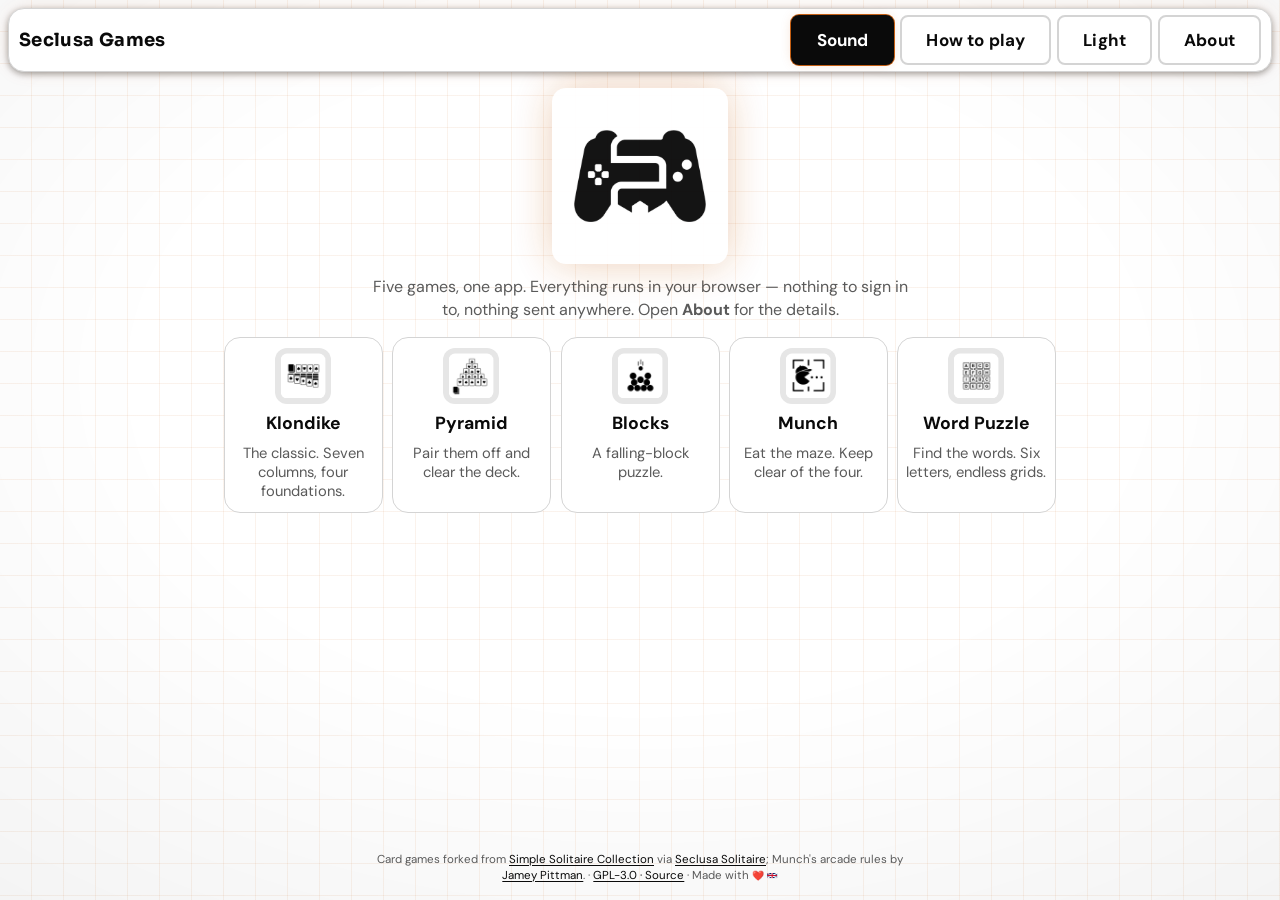
==== index.html @ f2b852d9 "Seclusa Games 0.1.27 Initial upload of the privacy-first games PWA for GitHub Pages.  Co-authored-by" ====
<!DOCTYPE html>
<html lang="en" data-palette="navy" data-theme="light" data-mono data-warm>

<head>
    <meta charset="utf-8">

    <!--
        Seclusa Games — app shell.

        CSP differs from the per-game policies on two axes:
          frame-src / child-src 'self' — every game is hosted in an iframe (see shell.js)
          media-src 'self'             — Munch streams audio

        `frame-ancestors` is deliberately absent: browsers ignore it in a <meta> tag.
        The local dev server sends it as a response header; GitHub Pages does not, so
        framing there relies on same-origin without an X-Frame-Options DENY.
    -->
    <meta http-equiv="Content-Security-Policy"
        content="default-src 'self'; script-src 'self'; style-src 'self'; img-src 'self' data:; connect-src 'none'; font-src 'self'; media-src 'self'; object-src 'none'; base-uri 'none'; form-action 'none'; frame-src 'self'; child-src 'self'; manifest-src 'self'; worker-src 'self'; upgrade-insecure-requests">
    <meta http-equiv="Permissions-Policy"
        content="camera=(), microphone=(), geolocation=(), payment=(), clipboard-read=(), usb=(), midi=(), serial=(), display-capture=(), accelerometer=(), gyroscope=(), magnetometer=(), idle-detection=(), screen-wake-lock=(), browsing-topics=(), interest-cohort=()">

    <title>Seclusa Games</title>
    <meta name="description"
        content="Seclusa Games — a privacy-first collection of browser games. No ads, no tracking, no third-party requests. Everything stays on your device.">
    <meta name="viewport"
        content="width=device-width, initial-scale=1.0, viewport-fit=cover">
    <meta name="color-scheme" content="light dark">
    <meta name="theme-color" content="#0d2340">
    <!--
        Without this the app is not installable.

        The root policy sets `manifest-src 'self'`, which shows a link was intended here,
        but no <link rel="manifest"> existed — only blockfall and word-puzzle had their
        own. Chrome never discovers the manifest on its own, so display:standalone, the
        icons, theme_color and start_url were all inert and "Install app" was
        unavailable from the one screen every user reaches first.
    -->
    <link rel="manifest" href="manifest.json">
    <meta name="robots" content="noindex, nofollow">
    <!--
        Before the stylesheets, and synchronous on purpose.

        This is what stops the app painting itself light and then correcting: `<html>`
        declares data-theme="light" (the right answer with JavaScript off), and the script
        that reads the real preference cannot run until theme.js at the end of the body.
        That gap is a white flash on a dark-mode phone, which is what "the header is much
        lighter than it should be" turned out to be. See theme-boot.js.
    -->
    <script src="theme-boot.js"></script>
    <meta name="referrer" content="no-referrer">

    <!--
        The app version. This and manifest.json are the only two places it is
        written down anywhere in the project.

        There are deliberately no `?v=` query strings on any stylesheet or script.
        Those were the previous mechanism and they were a standing bug: a literal
        that has to be bumped by hand in six files, one of which being forgotten
        means a returning visitor silently keeps the old file. Caching is now keyed
        on this version through the service worker cache name, which sw.js reads
        from manifest.json — so the version is stated once and cannot drift.

        Read by the About dialog in theme.js, which is the only place it is shown.
    -->
    <meta name="version" content="0.1.27">
    <meta name="apple-mobile-web-app-capable" content="yes">
    <meta name="apple-mobile-web-app-title" content="Seclusa">
    <meta name="apple-mobile-web-app-status-bar-style" content="black-translucent">
    <link rel="apple-touch-icon" href="icons/icon-192.png">

    <link rel="icon" type="image/png" sizes="192x192" href="icons/icon-192.png">
    <link rel="icon" type="image/png" sizes="512x512" href="icons/icon-512.png">
    <link rel="stylesheet" href="theme.css">
    <!-- The shared black-and-white palette, then the mapping that puts it
         behind this app's Material 3 roles. Opt-in via data-mono on <html>. -->
    <link rel="stylesheet" href="seclusa-base.css">
    <link rel="stylesheet" href="mono.css">
    <link rel="stylesheet" href="launcher.css">
</head>

<body>

    <!-- Launcher view: the game grid. -->
    <div class="launcher" id="launcher" data-ui-chrome>
        <div class="shell-bar">
            <!--
                The app's own name, back in the bar.

                It used to live here and was moved down into the body, because at 360px the
                bar already wanted 456px of controls in a 342px box and the wordmark was
                what got dropped. That is still true of the buttons, so the title does not
                take their room: below 560px it moves onto its own line and the four
                controls keep the row to themselves, where all of them stay reachable.

                It is the app, not the page, so it belongs with the app's controls. The
                stage bar has carried `#stage-title` for the game's own name all along;
                this puts the launcher's counterpart in the same place.
            -->
            <span class="shell-title">Seclusa Games</span>
            <button type="button" class="header-button" id="btn-sound" aria-pressed="true">Sound</button>
            <button type="button" class="header-button" id="btn-help">How to play</button>
            <button type="button" class="header-button" id="btn-night"
                    aria-pressed="false" title="Theme">Auto</button>
            <button type="button" class="header-button" id="btn-about">About</button>
        </div>

        <main class="launcher-body">
            <!--
                The mark, which stays down here with the thing it names.

                The bar carries the app's name (`.shell-title` above) but not its icon: a
                512px mark has no business in a 44px-tall row, and the bar is where the
                controls live. The controller here is the same mark the app installs as,
                generated from one file by scripts/make_game_icons.py so the two cannot
                drift apart. The wide SECLUSA GAMES wordmark is brand/logo.png and is no
                longer the logo on screen.
            -->
            <img class="launcher-logo" src="icons/icon-512.png"
                 alt="Seclusa Games" width="512" height="512"
                 fetchpriority="high" decoding="async">

            <p class="launcher-blurb">
                Five games, one app. Everything runs in your browser — nothing to sign
                in to, nothing sent anywhere. Open <strong>About</strong> for the details.
            </p>

            <!--
                A plain grid of buttons, deliberately NOT role="list".

                The list role was here while each tile also carried role="listitem",
                which overrode the tiles' native button role — every tile announced as
                "list item" with no indication it could be activated. Dropping the role
                from the tiles then left a list whose children were not list items,
                which is itself invalid ARIA. Five independent controls in a row read
                fine to a screen reader without list semantics at all.
            -->
            <div class="game-grid" id="game-grid"></div>

            <!--
                Footer. The pill carries the licence and a link to the source, which used
                to live only inside the About dialog and to read that there was nothing to
                link to. There is something to link to now.

                The link is a plain anchor rather than something the shell wires up, so it
                still works with JavaScript disabled — which is the one case where a
                licence obligation most needs to be met.
            -->
            <footer class="launcher-foot">
                <p class="launcher-credits">
                    Card games forked from
                    <a href="https://github.com/TobiasBielefeld/Simple-Solitaire"
                        target="_blank" rel="noopener noreferrer">Simple Solitaire Collection</a>
                    via <a href="https://github.com/ambr3/Seclusa-Solitaire"
                        target="_blank" rel="noopener noreferrer">Seclusa Solitaire</a>;
                    Munch's arcade rules by
                    <a href="https://home.comcast.net/~jpittman2/pacman/pacmandossier.html"
                        target="_blank" rel="noopener noreferrer">Jamey Pittman</a>.
                    · <a href="https://ambr3.pages.dev/oss/seclusa-games/"
                        target="_blank" rel="noopener noreferrer">GPL-3.0 · Source</a>
                    · Made with <span class="heart" role="img" aria-label="love">&#10084;&#65039;</span>
                    <svg class="flag" viewBox="0 0 60 30" role="img" aria-label="United Kingdom">
                        <clipPath id="uk-clip"><rect width="60" height="30" /></clipPath>
                        <g clip-path="url(#uk-clip)">
                            <rect width="60" height="30" fill="#012169" />
                            <path d="M0,0 L60,30 M60,0 L0,30" stroke="#fff" stroke-width="6" />
                            <path d="M0,0 L60,30 M60,0 L0,30" stroke="#C8102E" stroke-width="4"
                                clip-path="polygon(0 0, 0 30, 30 15)" />
                            <path d="M30,0 V30 M0,15 H60" stroke="#fff" stroke-width="10" />
                            <path d="M30,0 V30 M0,15 H60" stroke="#C8102E" stroke-width="6" />
                        </g>
                    </svg>
                </p>
            </footer>
        </main>
    </div>

    <!--
        Game view: a single iframe host. The game document is never injected into
        this page — see shell.js for why.
    -->
    <div class="stage" id="stage" hidden>
        <div class="stage-bar" data-ui-chrome>
            <button type="button" class="header-button" id="btn-back" aria-label="Back to games"><span class="lbl-long">&#8592; Games</span><span class="lbl-short">&#8592;</span></button>
            <span class="stage-title" id="stage-title"></span>
            <!--
                One fullscreen control for all five games, here rather than inside each
                one. The stage bar is the chrome every game already sits under, so a
                single button covers them all and there is nothing to duplicate — or keep
                in step — across five separate games.

                Each control carries a long and a short label; CSS swaps between them at
                narrow widths. Six full labels cannot fit a 360px bar, and the previous
                answer to that was a horizontally scrolling bar, which hid Theme and
                About off-screen. `aria-label` keeps the accessible name constant either
                way, so the short form is never the only name.
            -->
            <button type="button" class="header-button" id="btn-stage-fullscreen" aria-label="Toggle fullscreen" aria-pressed="false"><span class="lbl-long">Fullscreen</span><span class="lbl-short">Full</span></button>
            <button type="button" class="header-button" id="btn-stage-sound" aria-label="Toggle sound" aria-pressed="true">Sound</button>
            <button type="button" class="header-button" id="btn-stage-help" aria-label="How to play"><span class="lbl-long">How to play</span><span class="lbl-short">How to</span></button>
            <button type="button" class="header-button" id="btn-stage-about">About</button>
        </div>
        <div class="stage-frame" id="stage-frame"></div>
    </div>

    <script src="theme.js"></script>
    <script src="shell.js"></script>

</body>

</html>
---- theme.css ----
/*
 * Seclusa Games — the shared Material 3 design system.
 *
 * Tokens and chrome are ported from the Solitaire PWA so every game shares one look:
 *   Solitaire/pwa/src/ui/theme.css   (Material 3 theme transcribed from the Android app)
 *   Solitaire/pwa/src/ui/theme.ts    (light/dark + palette role values)
 *   Solitaire/pwa/src/ui/AboutScreen.ts, Dialogs.ts (app bar, dialogs, pills, cards)
 *
 * The palette and night mode are applied through the `data-palette` / `data-theme`
 * attributes on <html> instead of inline styles, because there is no bundler for a
 * game's shell — theme-game.js only sets those two attributes and persists the choice.
 */

/*
 * Typography.
 *
 * DM Sans for body, Sora for headings — the same pair the Seclusa Weather app uses, so
 * the whole Seclusa family shares one voice.
 *
 * Self-hosted, deliberately. A font from Google's CDN would mean a request to a third
 * party on every first visit, which breaks the promise this app makes in its README and
 * in its `connect-src 'none'` policy. These files are latin-subset WOFF2 copied from
 * the weather app's own assets; all six together are 96 KB, loaded once and cached.
 *
 * This also fixes small text rendering as a scatter of dots. `system-ui` was resolving
 * to a face the browser did not treat as concrete — it matched none of the installed
 * families when measured — and the fallback's hinting broke glyph stems apart at the
 * sizes this UI uses. A real hinted webfont does not have that failure mode.
 *
 * `font-display: swap` so text paints immediately in the fallback rather than staying
 * invisible while the woff2 arrives.
 *
 * Pac-Man's ArcadeR is the one deliberate exception: it is part of that game's arcade
 * identity rather than app chrome, and stays.
 */
@font-face {
  font-family: 'DM Sans';
  font-style: normal;
  font-weight: 400;
  font-display: swap;
  src: url('assets/fonts/dm-sans-latin-400-normal.woff2') format('woff2');
}
@font-face {
  font-family: 'DM Sans';
  font-style: normal;
  font-weight: 500;
  font-display: swap;
  src: url('assets/fonts/dm-sans-latin-400-normal.woff2') format('woff2');
}
@font-face {
  font-family: 'DM Sans';
  font-style: normal;
  font-weight: 600;
  font-display: swap;
  src: url('assets/fonts/dm-sans-latin-600-normal.woff2') format('woff2');
}
@font-face {
  font-family: 'DM Sans';
  font-style: normal;
  font-weight: 700;
  font-display: swap;
  src: url('assets/fonts/dm-sans-latin-700-normal.woff2') format('woff2');
}
@font-face {
  font-family: 'Sora';
  font-style: normal;
  font-weight: 600;
  font-display: swap;
  src: url('assets/fonts/sora-latin-600-normal.woff2') format('woff2');
}
@font-face {
  font-family: 'Sora';
  font-style: normal;
  font-weight: 700;
  font-display: swap;
  src: url('assets/fonts/sora-latin-700-normal.woff2') format('woff2');
}
@font-face {
  font-family: 'Sora';
  font-style: normal;
  font-weight: 800;
  font-display: swap;
  src: url('assets/fonts/sora-latin-800-normal.woff2') format('woff2');
}

:root {
  --font-sans: 'DM Sans', -apple-system, BlinkMacSystemFont, 'Segoe UI', Roboto,
    'Noto Sans', 'Liberation Sans', Arial, sans-serif;
  --font-display: 'Sora', 'DM Sans', -apple-system, BlinkMacSystemFont, 'Segoe UI',
    Roboto, sans-serif;

  /*
   * The shared page backdrop: a square grid, masked to fade out from the centre, over
   * a soft vignette.
   *
   * This started life as Blocks' own background. It is now the app's — every game and
   * the launcher wear the same grid, so the five games read as one product rather than
   * five that happen to share a palette.
   *
   * The ink is a very faded orange rather than the palette's on-surface grey, and mixed
   * from `--warm` so it follows the canonical palette in seclusa-base.css and flips with
   * light and dark on its own — at 8% there is no second orange here to keep in step.
   * It is fainter than the grey it replaced because the grid sits behind text and tiles
   * on this screen, where a 10% line is a visible weave rather than ground.
   *
   * The card games do not show this grid: their felt is an absolutely positioned element
   * over the whole window, painted on top of `html::before`. They carry their own, which
   * is why the two are not one token.
   *
   * The fallback in `--warm` is load-bearing. Three offline pages link this file without
   * seclusa-base.css, where `--warm` is undefined -- and an undefined var() inside
   * color-mix() makes the whole declaration invalid at computed-value time, which takes
   * the grid with it and shows no error. The fallback is the dark-theme value from
   * seclusa-base.css, so those pages get the same line rather than none.
   */
  --page-grid-ink: color-mix(in srgb, var(--warm, #e08a3c) 8%, transparent);
  --page-grid-size: 32px;
  --page-vignette: color-mix(in srgb, var(--md-sys-color-scrim) 9%, transparent);

  /* Neutral color roles (light) — Solitaire values/colors.xml */
  --md-sys-color-surface: #fcf8f7;
  --md-sys-color-on-surface: #1c1b1b;
  --md-sys-color-surface-container-lowest: #ffffff;
  --md-sys-color-surface-container-low: #f6f1f0;
  --md-sys-color-surface-container: #f0ebea;
  --md-sys-color-surface-container-high: #ebe4e4;
  --md-sys-color-surface-container-highest: #e5dedd;
  --md-sys-color-surface-bright: #fcf8f6;
  --md-sys-color-surface-dim: #dcd5d4;
  --md-sys-color-surface-variant: #e8e0de;
  --md-sys-color-on-surface-variant: #4a4444;
  --md-sys-color-outline: #7b7474;
  --md-sys-color-outline-variant: #cbc3c2;
  --md-sys-color-error: #b3261e;
  --md-sys-color-on-error: #ffffff;
  --md-sys-color-error-container: #f9dedc;
  --md-sys-color-on-error-container: #410e0b;
  --md-sys-color-inverse-surface: #32302f;
  --md-sys-color-inverse-on-surface: #f5eeed;
  --md-sys-color-scrim: #000000;

  /*
   * HAIRLINES.
   *
   * A one-pixel rule only reads as a *line* when it is opaque enough. Below roughly a
   * quarter of the ink colour it stops being a continuous stroke and reads as a row of
   * dots — which is the "dotty line" artefact, and it gets worse the thinner the line is
   * in device pixels. Measured at devicePixelRatio 1.25, Chromium reports a used border
   * width of 0.8px for 1px, 1.5px and even 0.5px — one whole device pixel in every case —
   * so the width is not the variable; the alpha is.
   *
   * These two tokens put a floor under it. Mix with `transparent`, so they tint whatever
   * surface they sit on and stay correct in both themes.
   */
  --hairline: color-mix(in srgb, var(--md-sys-color-on-surface) 30%, transparent);
  --hairline-strong: color-mix(in srgb, var(--md-sys-color-on-surface) 55%, transparent);

  /*
   * Chrome colors — menu bar, chips, header buttons.
   *
   * These used to be hard-coded translucent washes — `--menu-bar-surface: #1affffff`
   * over a `blur(6px)` backdrop — which resolve to a cold pale-cyan 30% white border.
   * Against the card games' green playfields that reads as an unwanted cold edge, and
   * the dark theme's `#cc1a1a1a` surface put a maroon wash behind every pill.
   *
   * They are now palette-aware Material roles instead. Chrome recedes; the palette
   * colour is reserved for accents (active buttons, focus, the card playfield), so the
   * whole app shifts with the theme and nothing floats on a mismatched tint.
   */
  --menu-bar-icon: var(--md-sys-color-on-surface-variant);
  --menu-bar-label: var(--md-sys-color-on-surface-variant);
  --menu-bar-surface: var(--md-sys-color-surface-container);
  --menu-bar-stroke: var(--md-sys-color-outline-variant);
  /*
   * The score and time chips sit *on* the menu bar, so they cannot share its surface.
   * Both were `surface-container` / `surface-container-low`, which in light mode are
   * #f0ebea and #f6f1f0 — a 2% difference. The chips read as washed into the bar behind
   * them rather than as objects in their own right. `lowest` is the step that actually
   * lifts them: white on light, near-black on dark. Same reasoning for header buttons,
   * which sit on the same bar.
   */
  --score-chip-surface: var(--md-sys-color-surface-container-lowest);
  --score-chip-stroke: var(--md-sys-color-outline-variant);
  --header-button-surface: var(--md-sys-color-surface-container-lowest);
  --header-button-stroke: var(--md-sys-color-outline-variant);
  --settings-background: var(--md-sys-color-surface-container-low);
  --preference-card: var(--md-sys-color-surface-container-lowest);

  /* Shapes and elevations — drawable/*.xml, dimens.xml */
  --menu-bar-radius: 16px;
  --menu-bar-border: 1px solid var(--menu-bar-stroke);
  --score-chip-radius: 16px;
  --score-chip-border: 1px solid var(--score-chip-stroke);
  --score-chip-shadow: 0 2px 6px rgb(0 0 0 / 35%);
  --bar-margin: 16px;
  --layout-padding: 15px;

  /* Type scale — styles.xml TextAppearance.App.* */
  /*
 * Type scale.
 *
 * Weights raised from the original, but not as far as a first pass took them. Body copy
 * sat at 400 and did read thin, so bodies are 500. The first attempt pushed every
 * heading to 800 as well, which flattened the hierarchy — everything shouted at once and
 * the scale stopped reading. Headings stay at 700.
 *
 * Menu labels are the one to watch: they are small, and 600 weight at that size is the
 * worst combination on a low-resolution display — the stems are thinner than a device
 * pixel and break up. They sit at 500 with a touch of letter-spacing to stay legible.
 *
 * Sizes were raised a step across the board; the previous set read small, especially on
 * a phone where the launcher tiles carry most of the interface.
 */
  --type-title-large: 800 22px/1.25 var(--font-display);
  --type-title-medium: 700 18px/1.3 var(--font-display);
  --type-body-large: 400 16px/1.5 var(--font-sans);
  --type-body-medium: 400 15px/1.45 var(--font-sans);
  --type-label-large: 600 15px/1.3 var(--font-sans);
  --type-menu-label: 600 12.5px/1.35 var(--font-sans);

  color-scheme: light dark;
}

/* Dark neutrals — Solitaire values-night/colors.xml */
[data-theme='dark'] {
  /* The vignette has to work harder in the dark, where there is no surface to sink
     into. Same as Blocks did with its own copy of this value. */
  --page-vignette: color-mix(in srgb, var(--md-sys-color-scrim) 55%, transparent);
  --md-sys-color-surface: #121212;
  --md-sys-color-on-surface: #e8e6e3;
  --md-sys-color-surface-container-lowest: #0c0c0c;
  --md-sys-color-surface-container-low: #1a1a1a;
  --md-sys-color-surface-container: #212121;
  --md-sys-color-surface-container-high: #2c2c2c;
  --md-sys-color-surface-container-highest: #383838;
  --md-sys-color-surface-bright: #3f3f3f;
  --md-sys-color-surface-dim: #121212;
  --md-sys-color-surface-variant: #494643;
  --md-sys-color-on-surface-variant: #cbc5c0;
  --md-sys-color-outline: #958f8a;
  --md-sys-color-outline-variant: #494643;
  --md-sys-color-error: #ffb4ab;
  --md-sys-color-on-error: #690005;
  --md-sys-color-error-container: #93000a;
  --md-sys-color-on-error-container: #ffdad6;
  --md-sys-color-inverse-surface: #e8e6e3;
  --md-sys-color-inverse-on-surface: #2f2f2f;
  --menu-bar-icon: var(--md-sys-color-on-surface-variant);
  --menu-bar-label: var(--md-sys-color-on-surface-variant);
  /* See the light block above — the dark overrides no longer use hard-coded maroon and
     cyan-white washes, they inherit the same palette-aware roles. */
  --menu-bar-surface: var(--md-sys-color-surface-container);
  --menu-bar-stroke: var(--md-sys-color-outline-variant);
  /*
   * The score and time chips sit *on* the menu bar, so they cannot share its surface.
   * Both were `surface-container` / `surface-container-low`, which in light mode are
   * #f0ebea and #f6f1f0 — a 2% difference. The chips read as washed into the bar behind
   * them rather than as objects in their own right. `lowest` is the step that actually
   * lifts them: white on light, near-black on dark. Same reasoning for header buttons,
   * which sit on the same bar.
   */
  --score-chip-surface: var(--md-sys-color-surface-container-lowest);
  --score-chip-stroke: var(--md-sys-color-outline-variant);
  --header-button-surface: var(--md-sys-color-surface-container-lowest);
  --header-button-stroke: var(--md-sys-color-outline-variant);
  --settings-background: var(--md-sys-color-surface-container-low);
  --preference-card: var(--md-sys-color-surface-container-lowest);
}

/*
 * SECONDARY / TERTIARY.
 *
 * Added because games need a second and a third accent hue. The card games only
 * ever paint `primary`, but Block's "Vault" meter, its streak meter and Word
 * Puzzle's gradient partner all need to be visibly *other* colours, and a game
 * that invented its own hex for those would be exactly the fixed palette this
 * file exists to prevent. `secondary` and `tertiary` are the rest of the
 * Material 3 role set for each scheme, so the four palettes stay the whole
 * palette and the games stay consumers of it.
 */

/*
 * The default palette, as plain CSS.
 *
 * `data-palette` is set by JS from localStorage, so before that runs — and permanently
 * if it never runs — the root element carried no `--md-sys-color-primary` at all. Every
 * accent in the shell resolved to an invalid value and painted as nothing, which is a
 * visible flash on first paint rather than a theoretical one.
 *
 * These are navy's light-scheme values, mirroring `[data-palette='navy']` below. Same
 * specificity, and deliberately earlier in the file, so any real `data-palette` still
 * wins. DEFAULT_THEME_COLOR in theme.js / theme-game.js / games/pacman/theme.js and the
 * card engine's Preferences.js must agree with this block.
 */
:root {
  --md-sys-color-primary: #1b3b6f;
  --md-sys-color-on-primary: #ffffff;
  --md-sys-color-primary-container: #d4e3ff;
  --md-sys-color-on-primary-container: #001c3b;
  --md-sys-color-secondary: #4a5b70;
  --md-sys-color-on-secondary: #ffffff;
  --md-sys-color-secondary-container: #d4e3ff;
  --md-sys-color-on-secondary-container: #0b1b2d;
  --md-sys-color-tertiary: #565e71;
  --md-sys-color-on-tertiary: #ffffff;
  --md-sys-color-tertiary-container: #dae2f9;
  --md-sys-color-on-tertiary-container: #131c2c;
  --theme-game-select-background: #0d2340;
  --theme-game-select-background-end: #081629;
  --theme-color-drawer-selected: #cfe0fb;
}

/*
 * Palette roles. Only the roles this shell actually paints are ported — the secondary
 * and tertiary containers of the Android theme are unused outside the card table.
 */
[data-palette='orange'] {
  --md-sys-color-primary: #8b5000;
  --md-sys-color-on-primary: #ffffff;
  --md-sys-color-primary-container: #ffdcc2;
  --md-sys-color-on-primary-container: #2c1500;  --md-sys-color-secondary: #6f4a8c;
  --md-sys-color-on-secondary: #ffffff;
  --md-sys-color-secondary-container: #edd9ff;
  --md-sys-color-on-secondary-container: #25073a;
  --md-sys-color-tertiary: #00696e;
  --md-sys-color-on-tertiary: #ffffff;
  --md-sys-color-tertiary-container: #9df0f6;
  --md-sys-color-on-tertiary-container: #002022;
  --theme-game-select-background: #bf360c;
  --theme-game-select-background-end: #7e2202;
  --theme-color-drawer-selected: #ffe0b2;
}

[data-palette='green'] {
  --md-sys-color-primary: #1b6b37;
  --md-sys-color-on-primary: #ffffff;
  --md-sys-color-primary-container: #a8f2ad;
  --md-sys-color-on-primary-container: #002106;  --md-sys-color-secondary: #6f4a8c;
  --md-sys-color-on-secondary: #ffffff;
  --md-sys-color-secondary-container: #edd9ff;
  --md-sys-color-on-secondary-container: #25073a;
  --md-sys-color-tertiary: #00696e;
  --md-sys-color-on-tertiary: #ffffff;
  --md-sys-color-tertiary-container: #9df0f6;
  --md-sys-color-on-tertiary-container: #002022;
  --theme-game-select-background: #14532d;
  --theme-game-select-background-end: #0b3b1e;
  --theme-color-drawer-selected: #c8e6c9;
}

[data-palette='blue'] {
  --md-sys-color-primary: #1565c0;
  --md-sys-color-on-primary: #ffffff;
  --md-sys-color-primary-container: #d6e3ff;
  --md-sys-color-on-primary-container: #001b3f;  --md-sys-color-secondary: #6f4a8c;
  --md-sys-color-on-secondary: #ffffff;
  --md-sys-color-secondary-container: #edd9ff;
  --md-sys-color-on-secondary-container: #25073a;
  --md-sys-color-tertiary: #00696e;
  --md-sys-color-on-tertiary: #ffffff;
  --md-sys-color-tertiary-container: #9df0f6;
  --md-sys-color-on-tertiary-container: #002022;
  --theme-game-select-background: #0d47a1;
  --theme-game-select-background-end: #082f66;
  --theme-color-drawer-selected: #bbdefb;
}

[data-palette='purple'] {
  --md-sys-color-primary: #6a1b9a;
  --md-sys-color-on-primary: #ffffff;
  --md-sys-color-primary-container: #f3daff;
  --md-sys-color-on-primary-container: #260046;  --md-sys-color-secondary: #8f4d00;
  --md-sys-color-on-secondary: #ffffff;
  --md-sys-color-secondary-container: #ffddb8;
  --md-sys-color-on-secondary-container: #2d1500;
  --md-sys-color-tertiary: #00696e;
  --md-sys-color-on-tertiary: #ffffff;
  --md-sys-color-tertiary-container: #9df0f6;
  --md-sys-color-on-tertiary-container: #002022;
  --theme-game-select-background: #3f0f5e;
  --theme-game-select-background-end: #27093b;
  --theme-color-drawer-selected: #e1bee7;
}

/*
 * Four more palettes, added so the picker is a real choice rather than four options.
 * Rose, Teal, Amber and Slate fill the gaps the original set left: there was no warm
 * red, no cool cyan, no gold, and nothing neutral at all. Slate in particular gives a
 * calm, near-achromatic option for anyone who finds the saturated greens tiring.
 *
 * Every block carries the full Material 3 role set in both schemes, because these roles
 * are read directly by the chrome, the dialogs and the games — a partial block would
 * fall through to the previous palette's values and produce a mismatched UI.
 */
[data-palette='rose'] {
  --md-sys-color-primary: #a8274e;
  --md-sys-color-on-primary: #ffffff;
  --md-sys-color-primary-container: #ffd9e1;
  --md-sys-color-on-primary-container: #3f0018;
  --md-sys-color-secondary: #75565a;
  --md-sys-color-on-secondary: #ffffff;
  --md-sys-color-secondary-container: #ffd9e0;
  --md-sys-color-on-secondary-container: #2c1519;
  --md-sys-color-tertiary: #7c5635;
  --md-sys-color-on-tertiary: #ffffff;
  --md-sys-color-tertiary-container: #ffdbbe;
  --md-sys-color-on-tertiary-container: #2f1500;
  --theme-game-select-background: #7b1f3a;
  --theme-game-select-background-end: #4f1124;
  --theme-color-drawer-selected: #f9d9e0;
}

[data-palette='teal'] {
  --md-sys-color-primary: #006a60;
  --md-sys-color-on-primary: #ffffff;
  --md-sys-color-primary-container: #9df2e7;
  --md-sys-color-on-primary-container: #00201c;
  --md-sys-color-secondary: #4a6360;
  --md-sys-color-on-secondary: #ffffff;
  --md-sys-color-secondary-container: #cce8e3;
  --md-sys-color-on-secondary-container: #06201d;
  --md-sys-color-tertiary: #456179;
  --md-sys-color-on-tertiary: #ffffff;
  --md-sys-color-tertiary-container: #cbe6ff;
  --md-sys-color-on-tertiary-container: #001e31;
  --theme-game-select-background: #0b4f49;
  --theme-game-select-background-end: #06332f;
  --theme-color-drawer-selected: #b2dfd7;
}

[data-palette='amber'] {
  --md-sys-color-primary: #8a5a00;
  --md-sys-color-on-primary: #ffffff;
  --md-sys-color-primary-container: #ffddb0;
  --md-sys-color-on-primary-container: #2c1800;
  --md-sys-color-secondary: #6c5c3f;
  --md-sys-color-on-secondary: #ffffff;
  --md-sys-color-secondary-container: #f5e0bb;
  --md-sys-color-on-secondary-container: #251a04;
  --md-sys-color-tertiary: #4c6545;
  --md-sys-color-on-tertiary: #ffffff;
  --md-sys-color-tertiary-container: #ceeabd;
  --md-sys-color-on-tertiary-container: #0a1f08;
  --theme-game-select-background: #6b4a12;
  --theme-game-select-background-end: #44300a;
  --theme-color-drawer-selected: #ffe1b8;
}

[data-palette='slate'] {
  --md-sys-color-primary: #4f5b66;
  --md-sys-color-on-primary: #ffffff;
  --md-sys-color-primary-container: #d6e2ee;
  --md-sys-color-on-primary-container: #0b1923;
  --md-sys-color-secondary: #525f6a;
  --md-sys-color-on-secondary: #ffffff;
  --md-sys-color-secondary-container: #d6e4f1;
  --md-sys-color-on-secondary-container: #0d1c27;
  --md-sys-color-tertiary: #5c5f6b;
  --md-sys-color-on-tertiary: #ffffff;
  --md-sys-color-tertiary-container: #e2e2ec;
  --md-sys-color-on-tertiary-container: #191b24;
  --theme-game-select-background: #37424c;
  --theme-game-select-background-end: #232b33;
  --theme-color-drawer-selected: #d3dde6;
}

[data-palette='navy'] {
  --md-sys-color-primary: #1b3b6f;
  --md-sys-color-on-primary: #ffffff;
  --md-sys-color-primary-container: #d4e3ff;
  --md-sys-color-on-primary-container: #001c3b;
  --md-sys-color-secondary: #4a5b70;
  --md-sys-color-on-secondary: #ffffff;
  --md-sys-color-secondary-container: #d4e3ff;
  --md-sys-color-on-secondary-container: #0b1b2d;
  --md-sys-color-tertiary: #565e71;
  --md-sys-color-on-tertiary: #ffffff;
  --md-sys-color-tertiary-container: #dae2f9;
  --md-sys-color-on-tertiary-container: #131c2c;
  --theme-game-select-background: #0d2340;
  --theme-game-select-background-end: #081629;
  --theme-color-drawer-selected: #cfe0fb;
}

[data-palette='indigo'] {
  --md-sys-color-primary: #4b52c4;
  --md-sys-color-on-primary: #ffffff;
  --md-sys-color-primary-container: #e0e0ff;
  --md-sys-color-on-primary-container: #000f5c;
  --md-sys-color-secondary: #5b5d72;
  --md-sys-color-on-secondary: #ffffff;
  --md-sys-color-secondary-container: #e0e0f9;
  --md-sys-color-on-secondary-container: #181a2c;
  --md-sys-color-tertiary: #77536d;
  --md-sys-color-on-tertiary: #ffffff;
  --md-sys-color-tertiary-container: #ffd7f1;
  --md-sys-color-on-tertiary-container: #2d1228;
  --theme-game-select-background: #2c3080;
  --theme-game-select-background-end: #1b1e56;
  --theme-color-drawer-selected: #dcdcff;
}

[data-palette='lime'] {
  --md-sys-color-primary: #4a6700;
  --md-sys-color-on-primary: #ffffff;
  --md-sys-color-primary-container: #c9f27f;
  --md-sys-color-on-primary-container: #142100;
  --md-sys-color-secondary: #57643a;
  --md-sys-color-on-secondary: #ffffff;
  --md-sys-color-secondary-container: #daeab6;
  --md-sys-color-on-secondary-container: #151e00;
  --md-sys-color-tertiary: #39656b;
  --md-sys-color-on-tertiary: #ffffff;
  --md-sys-color-tertiary-container: #bfeaf1;
  --md-sys-color-on-tertiary-container: #001f24;
  --theme-game-select-background: #2f5000;
  --theme-game-select-background-end: #1d3300;
  --theme-color-drawer-selected: #cbf19b;
}

[data-palette='crimson'] {
  --md-sys-color-primary: #8c1d18;
  --md-sys-color-on-primary: #ffffff;
  --md-sys-color-primary-container: #ffdad6;
  --md-sys-color-on-primary-container: #410002;
  --md-sys-color-secondary: #775652;
  --md-sys-color-on-secondary: #ffffff;
  --md-sys-color-secondary-container: #ffdad6;
  --md-sys-color-on-secondary-container: #2d1512;
  --md-sys-color-tertiary: #705c2e;
  --md-sys-color-on-tertiary: #ffffff;
  --md-sys-color-tertiary-container: #fbdfa6;
  --md-sys-color-on-tertiary-container: #261900;
  --theme-game-select-background: #6b1611;
  --theme-game-select-background-end: #450d0a;
  --theme-color-drawer-selected: #f9d9d6;
}

[data-theme='dark'][data-palette='navy'] {
  --md-sys-color-primary: #a8c8ff;
  --md-sys-color-on-primary: #00315e;
  --md-sys-color-primary-container: #1b3b6f;
  --md-sys-color-on-primary-container: #d4e3ff;
  --md-sys-color-secondary: #b9c8db;
  --md-sys-color-on-secondary: #23313f;
  --md-sys-color-secondary-container: #3a495a;
  --md-sys-color-on-secondary-container: #d4e3ff;
  --md-sys-color-tertiary: #bec6dc;
  --md-sys-color-on-tertiary: #28303f;
  --md-sys-color-tertiary-container: #3e4759;
  --md-sys-color-on-tertiary-container: #dae2f9;
  --theme-color-drawer-selected: #1b3b6f;
}

[data-theme='dark'][data-palette='indigo'] {
  --md-sys-color-primary: #bec2ff;
  --md-sys-color-on-primary: #141e9e;
  --md-sys-color-primary-container: #333bcb;
  --md-sys-color-on-primary-container: #e0e0ff;
  --md-sys-color-secondary: #c3c5dd;
  --md-sys-color-on-secondary: #2c2f42;
  --md-sys-color-secondary-container: #424659;
  --md-sys-color-on-secondary-container: #e0e0f9;
  --md-sys-color-tertiary: #e6b9d8;
  --md-sys-color-on-tertiary: #45263d;
  --md-sys-color-tertiary-container: #5d3b55;
  --md-sys-color-on-tertiary-container: #ffd7f1;
  --theme-color-drawer-selected: #333bcb;
}

[data-theme='dark'][data-palette='lime'] {
  --md-sys-color-primary: #aed65f;
  --md-sys-color-on-primary: #253500;
  --md-sys-color-primary-container: #354d00;
  --md-sys-color-on-primary-container: #c9f27f;
  --md-sys-color-secondary: #bfcaa0;
  --md-sys-color-on-secondary: #2a3514;
  --md-sys-color-secondary-container: #404b29;
  --md-sys-color-on-secondary-container: #daeab6;
  --md-sys-color-tertiary: #a3ced5;
  --md-sys-color-on-tertiary: #07363d;
  --md-sys-color-tertiary-container: #204d54;
  --md-sys-color-on-tertiary-container: #bfeaf1;
  --theme-color-drawer-selected: #354d00;
}

[data-theme='dark'][data-palette='crimson'] {
  --md-sys-color-primary: #ffb4ab;
  --md-sys-color-on-primary: #5f0b06;
  --md-sys-color-primary-container: #7c1d18;
  --md-sys-color-on-primary-container: #ffdad6;
  --md-sys-color-secondary: #e7bdb8;
  --md-sys-color-on-secondary: #442926;
  --md-sys-color-secondary-container: #5d3d3a;
  --md-sys-color-on-secondary-container: #ffdad6;
  --md-sys-color-tertiary: #dec48c;
  --md-sys-color-on-tertiary: #3f2e06;
  --md-sys-color-tertiary-container: #574516;
  --md-sys-color-on-tertiary-container: #fbdfa6;
  --theme-color-drawer-selected: #7c1d18;
}

[data-theme='dark'][data-palette='rose'] {
  --md-sys-color-primary: #ffb0c1;
  --md-sys-color-on-primary: #5e1130;
  --md-sys-color-primary-container: #86203f;
  --md-sys-color-on-primary-container: #ffd9e1;
  --md-sys-color-secondary: #e3bdc2;
  --md-sys-color-on-secondary: #42292d;
  --md-sys-color-secondary-container: #5a3f44;
  --md-sys-color-on-secondary-container: #ffd9e0;
  --md-sys-color-tertiary: #ecbe98;
  --md-sys-color-on-tertiary: #452a0d;
  --md-sys-color-tertiary-container: #5f4122;
  --md-sys-color-on-tertiary-container: #ffdbbe;
  --theme-color-drawer-selected: #86203f;
}

[data-theme='dark'][data-palette='teal'] {
  --md-sys-color-primary: #81d5cb;
  --md-sys-color-on-primary: #003731;
  --md-sys-color-primary-container: #005048;
  --md-sys-color-on-primary-container: #9df2e7;
  --md-sys-color-secondary: #b0ccc7;
  --md-sys-color-on-secondary: #1c3531;
  --md-sys-color-secondary-container: #334b47;
  --md-sys-color-on-secondary-container: #cce8e3;
  --md-sys-color-tertiary: #aacbe5;
  --md-sys-color-on-tertiary: #123549;
  --md-sys-color-tertiary-container: #2c4b62;
  --md-sys-color-on-tertiary-container: #cbe6ff;
  --theme-color-drawer-selected: #005048;
}

[data-theme='dark'][data-palette='amber'] {
  --md-sys-color-primary: #f7bd6a;
  --md-sys-color-on-primary: #492900;
  --md-sys-color-primary-container: #693c00;
  --md-sys-color-on-primary-container: #ffddb0;
  --md-sys-color-secondary: #d8c4a0;
  --md-sys-color-on-secondary: #3b2f15;
  --md-sys-color-secondary-container: #52452a;
  --md-sys-color-on-secondary-container: #f5e0bb;
  --md-sys-color-tertiary: #b2ce9f;
  --md-sys-color-on-tertiary: #1d360d;
  --md-sys-color-tertiary-container: #364d28;
  --md-sys-color-on-tertiary-container: #ceeabd;
  --theme-color-drawer-selected: #693c00;
}

[data-theme='dark'][data-palette='slate'] {
  --md-sys-color-primary: #bac7d4;
  --md-sys-color-on-primary: #243039;
  --md-sys-color-primary-container: #374754;
  --md-sys-color-on-primary-container: #d6e2ee;
  --md-sys-color-secondary: #bdc8d4;
  --md-sys-color-on-secondary: #27313a;
  --md-sys-color-secondary-container: #3d4752;
  --md-sys-color-on-secondary-container: #d6e4f1;
  --md-sys-color-tertiary: #c5c6d0;
  --md-sys-color-on-tertiary: #2e303a;
  --md-sys-color-tertiary-container: #454750;
  --md-sys-color-on-tertiary-container: #e2e2ec;
  --theme-color-drawer-selected: #374754;
}

/* Dark primaries — Solitaire DARK_PALETTES. The playfield gradient stays the same. */
[data-theme='dark'][data-palette='orange'] {
  --md-sys-color-primary: #e8a872;
  --md-sys-color-on-primary: #412300;
  --md-sys-color-primary-container: #5c3a1a;
  --md-sys-color-on-primary-container: #ffdcc2;  --md-sys-color-secondary: #d3b0e8;
  --md-sys-color-on-secondary: #3a1a52;
  --md-sys-color-secondary-container: #513065;
  --md-sys-color-on-secondary-container: #edd9ff;
  --md-sys-color-tertiary: #82d4da;
  --md-sys-color-on-tertiary: #00373a;
  --md-sys-color-tertiary-container: #004f52;
  --md-sys-color-on-tertiary-container: #9df0f6;
  --theme-color-drawer-selected: #5c3a1a;
}

[data-theme='dark'][data-palette='green'] {
  --md-sys-color-primary: #7fcb8c;
  --md-sys-color-on-primary: #003918;
  --md-sys-color-primary-container: #1e4a2c;
  --md-sys-color-on-primary-container: #b8f0bd;  --md-sys-color-secondary: #d3b0e8;
  --md-sys-color-on-secondary: #3a1a52;
  --md-sys-color-secondary-container: #513065;
  --md-sys-color-on-secondary-container: #edd9ff;
  --md-sys-color-tertiary: #82d4da;
  --md-sys-color-on-tertiary: #00373a;
  --md-sys-color-tertiary-container: #004f52;
  --md-sys-color-on-tertiary-container: #9df0f6;
  --theme-color-drawer-selected: #1e4a2c;
}

[data-theme='dark'][data-palette='blue'] {
  --md-sys-color-primary: #9ebeff;
  --md-sys-color-on-primary: #002e5c;
  --md-sys-color-primary-container: #1a3f6e;
  --md-sys-color-on-primary-container: #d6e3ff;  --md-sys-color-secondary: #d3b0e8;
  --md-sys-color-on-secondary: #3a1a52;
  --md-sys-color-secondary-container: #513065;
  --md-sys-color-on-secondary-container: #edd9ff;
  --md-sys-color-tertiary: #82d4da;
  --md-sys-color-on-tertiary: #00373a;
  --md-sys-color-tertiary-container: #004f52;
  --md-sys-color-on-tertiary-container: #9df0f6;
  --theme-color-drawer-selected: #1a3f6e;
}

[data-theme='dark'][data-palette='purple'] {
  --md-sys-color-primary: #d5a8f0;
  --md-sys-color-on-primary: #3a005c;
  --md-sys-color-primary-container: #4a2a66;
  --md-sys-color-on-primary-container: #f0d6ff;  --md-sys-color-secondary: #ffb877;
  --md-sys-color-on-secondary: #4f2600;
  --md-sys-color-secondary-container: #703800;
  --md-sys-color-on-secondary-container: #ffddb8;
  --md-sys-color-tertiary: #82d4da;
  --md-sys-color-on-tertiary: #00373a;
  --md-sys-color-tertiary-container: #004f52;
  --md-sys-color-on-tertiary-container: #9df0f6;
  --theme-color-drawer-selected: #4a2a66;
}

/*
 * Preview values for the palette swatches in the appearance dialog. Each swatch has to
 * show a palette that is not applied yet, so it cannot read the live custom properties.
 */
:root {
  --palette-start-orange: #bf360c;
  --palette-end-orange: #7e2202;
  --palette-start-green: #14532d;
  --palette-end-green: #0b3b1e;
  --palette-start-blue: #0d47a1;
  --palette-end-blue: #082f66;
  --palette-start-purple: #3f0f5e;
  --palette-end-purple: #27093b;
  /* Kept in parity with games/pacman/theme.css, which builds its picker swatches from
     these pairs. The launcher itself paints swatches from .swatch-NAME classes. */
  --palette-start-rose: #7b1f3a;
  --palette-end-rose: #4f1124;
  --palette-start-teal: #0b4f49;
  --palette-end-teal: #06332f;
  --palette-start-amber: #6b4a12;
  --palette-end-amber: #44300a;
  --palette-start-slate: #37424c;
  --palette-end-slate: #232b33;
  --palette-start-navy: #0d2340;
  --palette-end-navy: #081629;
  --palette-start-indigo: #2c3080;
  --palette-end-indigo: #1b1e56;
  --palette-start-lime: #2f5000;
  --palette-end-lime: #1d3300;
  --palette-start-crimson: #6b1611;
  --palette-end-crimson: #450d0a;
}

* {
  box-sizing: border-box;
  -webkit-tap-highlight-color: transparent;
}

html,
body {
  margin: 0;
  padding: 0;
  height: 100%;
  overflow: hidden;
  /*
   * The surface colour goes on `html` only. Giving it to `body` as well meant the
   * body painted over the grid/vignette backdrop beneath it, which is what left the
   * app looking like it had no backdrop at all until this was split apart.
   */
  color: var(--md-sys-color-on-surface);
  font-family: var(--font-sans);
  overscroll-behavior: none;
  touch-action: manipulation;
  -webkit-user-select: none;
  user-select: none;
}

/*
 * Removed: this used to be a second `html { background: … }` rule painting the palette
 * gradient, immediately followed by an identical-selector rule painting `surface`
 * instead. The second won, so the first — and the five-line comment explaining why the
 * gradient belonged on the root element — did nothing. The surfaces below own the
 * background; the backdrop is painted by `html::before` / `html::after`.
 */
html {
  background: var(--md-sys-color-surface);
}

body {
  background: transparent;
}

button {
  font: inherit;
  color: inherit;
  border: none;
  background: none;
  cursor: pointer;
}

#canvas {
  display: block;
  border-radius: 18px;
  box-shadow:
    0 6px 24px rgba(0, 0, 0, 0.45),
    0 0 0 1px rgba(255, 255, 255, 0.18) inset;
}

/* ------------------------------------------------------------ shared backdrop */

/*
 * Two fixed pseudo-elements paint the app-wide backdrop: a square grid, masked so it
 * dissolves toward the edges, over a soft vignette.
 *
 * This started life as Blocks' own background and is now the app's, so the five games
 * read as one product rather than five that happen to share a palette.
 *
 * They live on `html`, not `body`, because several games set their own
 * `html, body { height: 100dvh }` or `overflow: hidden`, and Pac-Man's renderer writes
 * an inline margin onto `body`.
 *
 * z-index: -1 is load-bearing, not decoration. `::after` is the last child of `html`,
 * so at z-index 0 it painted *after* `body` — which put the dark theme's 55%-black
 * vignette on top of every game. The canvas held perfectly white cards underneath it
 * and the board came out grey. The backdrop is painted below all content because
 * `body` is transparent here and the surface colour lives on `html` instead; see the
 * `html` rule in theme.css.
 */
html::before,
html::after {
  content: "";
  position: fixed;
  inset: 0;
  pointer-events: none;
  z-index: -1;
}

/*
 * The grid itself.
 *
 * `mask-image` used to fade the grid out radially from the centre. That mask is what
 * made it look ragged: a mask multiplies down to a partial alpha across each line's
 * edge, so at fractional device-pixel ratios (1.25 here) the lines stopped covering a
 * whole device pixel and rendered as broken dashes rather than continuous rules.
 *
 * So: no mask, and a uniform line. The fade is done by the vignette in `::after`
 * instead, which is a smooth gradient over a large area and does not fragment. The
 * line is 1px, which Chromium already snaps to a whole device pixel.
 */
html::before {
  background-image:
    linear-gradient(var(--page-grid-ink) 1px, transparent 1px),
    linear-gradient(90deg, var(--page-grid-ink) 1px, transparent 1px);
  background-size: var(--page-grid-size) var(--page-grid-size);
  /* Anchored so the grid does not jump when the window resizes. */
  background-position: -1px -1px;
}

html::after {
  /*
   * The vignette now does the fading the grid mask used to do, over the whole viewport
   * rather than per-line, so it dims the corners without fragmenting the rules.
   */
  background: radial-gradient(ellipse 85% 80% at 50% 42%, transparent 45%, var(--page-vignette) 100%);
}

/* The vignette is decorative; drop it when the OS asks for less transparency. */
@media (prefers-reduced-transparency: reduce) {
  html::after {
    display: none;
  }
}

/* ----------------------------------------------------------------- shell chrome */

.shell {
  position: fixed;
  inset: 0;
  display: flex;
  flex-direction: column;
  justify-content: space-between;
  align-items: center;
  /* The layer itself never eats input: only its controls do. */
  pointer-events: none;
  z-index: 10;
}

.shell > * {
  pointer-events: auto;
}

.shell-bar {
  display: flex;
  align-items: center;
  /*
   * Wraps, so `.shell-title` can take a line of its own on a narrow screen. Without it
   * the bar is `nowrap`, a `flex-basis: 100%` title has nowhere to go, and the four
   * controls are pushed off the right edge with no way to scroll to them — which is the
   * exact failure the sizing below this rule exists to prevent.
   */
  flex-wrap: wrap;
  gap: 6px;
  margin: 8px 8px 0;
  padding: 6px 10px;
  background: var(--menu-bar-surface);
  border: var(--menu-bar-border);
  border-radius: var(--menu-bar-radius);
  box-shadow: var(--score-chip-shadow);
  max-width: calc(100vw - 16px);
  transition: opacity 0.25s ease, transform 0.25s ease;
}

/*
 * The app's name in the bar.

 * `margin-right: auto` rather than `justify-content` on the bar: the four controls should
 * sit at the far end whatever else is in the row, and the bar itself is also used by the
 * stage, where the title is centred instead.
 *
 * It is allowed to shrink and ellipsise rather than pushing anything: `.header-button` is
 * `flex: none` because a control that can be squeezed is a control that has moved out from
 * under the finger. Below 560px it takes a whole line of its own instead (see the media
 * query below), which is the only way both survive a 360px phone.
 */
.shell-title {
  flex: 0 1 auto;
  min-width: 0;
  margin-right: auto;
  overflow: hidden;
  text-overflow: ellipsis;
  white-space: nowrap;
  color: var(--md-sys-color-on-surface);
  font: var(--type-title-medium);
  letter-spacing: 0.02em;
}

/*
   Narrow screens: the controls have to FIT, not scroll.

   `.header-button` is `flex: none` and `html, body` are `overflow: hidden`, so nothing
   could give: past ~620px the bar's content was simply wider than its box and Theme
   and About were clipped off the right edge with no way to scroll to them. Measured at
   360px the bar wanted 456px in a 342px box.

   An `overflow-x: auto` backstop was tried first and rejected — it made the controls
   reachable but meant scrolling sideways to reach About on every phone. The bar now
   actually fits: the controls shrink to a 44px touch target, and below 560px the title
   moves onto a line of its own rather than being dropped. The tab title, the footer and
   the window all say Seclusa regardless.
*/
@media (max-width: 620px) {
  .shell-bar .header-button {
    padding: 12px 14px;
    font-size: 14px;
    min-height: 44px;
  }
}

/*
 * The title moves onto its own line only when it has to.
 *
 * A separate query from the button shrink above, because the two run out of room at
 * different widths: the buttons need the smaller padding from 620px down, but the title
 * and the buttons together still fit on one line to about 560px. Wrapping at 620 threw
 * away a line's worth of height for nothing between 560 and 620.
 *
 * `flex-basis: 100%` takes the whole row and `order: -1` keeps the title first — without
 * the order it drops below the controls. The bar wraps rather than overflowing, which is
 * the whole point: it grew by one line instead of pushing About off the right edge, where
 * nothing could reach it.
 */
@media (max-width: 560px) {
  .shell-bar .shell-title {
    flex: 0 0 100%;
    order: -1;
    margin-right: 0;
    padding: 2px 4px 0;
  }
}

@media (max-width: 400px) {
  .shell-bar .header-button {
    padding: 12px 8px;
    font-size: 12px;
  }
}



.header-button {
  flex: none;
  padding: 13px 24px;
  background: var(--header-button-surface);
  border: 2px solid var(--header-button-stroke);
  /*
   * Overhauled. These were inheriting the shared 16px `menu-bar-radius`, so they read as
   * the same soft lozenge as the bar they sit in — no separation, no hierarchy. They
   * are now square-ish with a 8px radius so they sit as distinct controls, on a filled
   * surface with a real 2px edge, in the heaviest weight the family ships.
   */
  border-radius: 8px;
  color: var(--md-sys-color-on-surface);
  font-family: var(--font-sans);
  font-size: 17px;
  font-weight: 700;
  letter-spacing: 0.01em;
  line-height: 1.2;
  cursor: pointer;
  transition: background 120ms ease, border-color 120ms ease, transform 80ms ease;
}

/* Hover/focus is a real affordance, not just a colour swap — these are the app's
   only navigation on this screen. */
.header-button:hover {
  border-color: var(--md-sys-color-primary);
  color: var(--md-sys-color-primary);
}

.header-button:active {
  transform: scale(0.97);
}

.header-button:focus-visible {
  outline: 3px solid var(--md-sys-color-primary);
  outline-offset: 2px;
}

.header-button:active {
  background: var(--md-sys-color-primary);
  border-color: var(--md-sys-color-primary);
}

/*
 * Pressed state for a header control (the Sound pill).
 *
 * This set the background to `primary` but left the text at its inherited
 * `on-surface`. In a light scheme that is dark text on a dark fill, and in dark it is
 * near-white on a pale blue — 1.36:1 either way, measured, and visibly washed out. A
 * filled control has to pick up `on-primary` with the fill, which is the whole point of
 * the pairing.
 */
.header-button[aria-pressed='true'] {
  background: var(--md-sys-color-primary);
  border-color: var(--md-sys-color-primary);
  color: var(--md-sys-color-on-primary);
}

.shell-hint {
  margin-bottom: calc(8px + env(safe-area-inset-bottom));
  transition: opacity 0.25s ease, transform 0.25s ease;
}

/*
 * The score, lives and fruit rows sit at the top and bottom edges of the canvas, so the
 * chrome gets out of the way while nobody is using it — the same menu-peek behaviour the
 * Solitaire menu bar has. Any pointer activity (or a tap on the top/bottom strip) brings
 * it back.
 */
.shell.is-idle .shell-bar {
  opacity: 0;
  transform: translateY(-120%);
  pointer-events: none;
}

.shell.is-idle .shell-hint {
  opacity: 0;
  transform: translateY(120%);
  pointer-events: none;
}

@media (max-width: 560px) {
  .shell-hint {
    display: none;
  }
}

/* score_chip_background.xml — 16dp radius, 6dp elevation */
.chip {
  display: inline-flex;
  align-items: center;
  max-height: 100%;
  padding: 4px 12px;
  border: var(--score-chip-border);
  border-radius: var(--score-chip-radius);
  background: var(--score-chip-surface);
  box-shadow: var(--score-chip-shadow);
  color: var(--ui-text-color, var(--menu-bar-label));
  font: var(--type-menu-label);
  letter-spacing: 0.03em;
  white-space: nowrap;
  line-height: normal;
}

@media (max-width: 560px) {
  .shell-hint {
    display: none;
  }
}

/* --------------------------------------------------------------- shared scale */

/*
 * One panel radius for the whole app.
 *
 * Blocks, Word Puzzle and the dialogs each carried their own corner treatment:
 * 32px/8px/26px/12px on the Blocks board, 16px/6px in its phone breakpoint, 14px on
 * Word Puzzle's cards and on every dialog. Three games therefore had four different
 * ideas of what a panel looks like, which is part of why the two DOM games read as
 * unrelated to each other.
 *
 * Defined once here so the games consume it rather than each picking a number. The
 * rules that read these are below.
 */
:root {
  --panel-radius: 18px;
  --panel-radius-sm: 12px;
}

/* ------------------------------------------------------------------- how to play */

.help-rules {
    margin: 0;
    padding: 0 0 0 22px;
    font: var(--type-body-large);
    line-height: 1.6;
}

.help-rules li {
    margin: 0 0 8px;
}

/* A sub-heading inside a game section, e.g. "The tools" under Blocks. Sits below the
   h2 in the hierarchy without pretending to be a top-level section. */
.help-subhead {
    margin: 20px 0 8px;
    font: var(--type-title-medium);
    color: var(--md-sys-color-on-surface);
}

/* ---------------------------------------------------------------------- dialogs */

.dialog-scrim {
  position: fixed;
  inset: 0;
  display: flex;
  align-items: center;
  justify-content: center;
  padding: 16px;
  background: rgba(0, 0, 0, 0.2);
  z-index: 20;
}

.dialog {
  display: flex;
  flex-direction: column;
  width: min(100%, 420px);
  max-height: 100%;
  overflow: hidden;
  border-radius: 14px;
  background: var(--settings-background);
  color: var(--md-sys-color-on-surface);
  box-shadow: 0 10px 40px rgba(0, 0, 0, 0.4);
}

.app-bar {
  display: flex;
  align-items: center;
  gap: 4px;
  padding: 10px 8px;
  background: var(--md-sys-color-primary);
  color: var(--md-sys-color-on-primary);
}

.app-bar-title {
  flex: 1;
  font: var(--type-title-large);
  letter-spacing: 0.02em;
}

.app-bar button {
  display: flex;
  align-items: center;
  padding: 8px;
  color: var(--md-sys-color-on-primary);
  border-radius: 50%;
}

.app-bar button:active {
  background: rgb(255 255 255 / 20%);
}

.doc {
  flex: 1;
  /*
   * `min-height: 0` is load-bearing. A flex item defaults to `min-height: auto`,
   * which means it refuses to shrink below its content — so the `overflow-y: auto`
   * below never engages and the dialog's tail (Your data, Clear data) is silently
   * clipped instead of scrollable. It only stayed hidden while the palette grid was
   * four rows tall and the content happened to fit.
   */
  min-height: 0;
  overflow-y: auto;
  /* Stop the scroll chaining to the page behind the scrim on touch devices. */
  overscroll-behavior: contain;
  padding: 16px 16px calc(24px + env(safe-area-inset-bottom));
  background: var(--settings-background);
}

.doc h2 {
  margin: 18px 0 8px;
  font: var(--type-title-large);
  color: var(--md-sys-color-primary);
}

.doc h2:first-child {
  margin-top: 0;
}

.doc p,
.doc li {
  font: var(--type-body-large);
  line-height: 1.55;
}

.doc ul {
  padding-left: 20px;
  margin: 6px 0;
}

.doc .card {
  padding: 14px 16px;
  border-radius: 14px;
  background: var(--preference-card);
  box-shadow: 0 1px 2px rgba(0, 0, 0, 0.12);
  margin-bottom: 12px;
}

.doc .card-title {
  font: var(--type-title-medium);
  margin-bottom: 6px;
}

.doc .card-body {
  font: var(--type-body-medium);
  color: var(--md-sys-color-on-surface-variant);
}

.doc .row {
  display: flex;
  align-items: baseline;
  gap: 8px;
  font: var(--type-body-medium);
  padding: 3px 0;
}

.doc .row-label {
  flex: none;
  min-width: 128px;
  color: var(--md-sys-color-on-surface-variant);
}

.doc .row-value {
  flex: 1;
  min-width: 0;
  text-align: right;
}

.link {
  color: var(--md-sys-color-primary);
  text-decoration: underline;
}

/* A link-shaped affordance that is deliberately not a link yet — used for
   "source not published" until there is somewhere to send people. Kept non-focusable
   and without a pointer so it cannot be mistaken for something clickable. */
.link.is-pending {
  color: var(--md-sys-color-on-surface-variant);
  text-decoration: none;
  opacity: 0.6;
  cursor: default;
}

.pill-row {
  display: flex;
  flex-wrap: wrap;
  gap: 8px;
  padding: 12px;
}

.pill-choice {
  padding: 8px 14px;
  border: 1px solid var(--md-sys-color-outline);
  border-radius: 18px;
  background: transparent;
  color: var(--md-sys-color-on-surface);
  font: var(--type-body-medium);
}

.pill-choice.is-selected {
  border-color: var(--md-sys-color-primary);
  background: var(--md-sys-color-primary-container);
  color: var(--md-sys-color-on-primary-container);
}

/* Destructive action — the one control in the app that can erase data. Uses the error
   colour role so it is never mistaken for a neutral choice. */
.pill-choice.is-destructive {
  border-color: var(--md-sys-color-error);
  background: var(--md-sys-color-error);
  color: var(--md-sys-color-on-error);
}


.switch {
  position: relative;
  width: 52px;
  height: 32px;
  flex: none;
  border-radius: 16px;
  background: var(--md-sys-color-surface-container-highest);
  transition: background 0.15s;
}

.switch::after {
  content: '';
  position: absolute;
  top: 4px;
  left: 4px;
  width: 24px;
  height: 24px;
  border-radius: 50%;
  background: var(--md-sys-color-outline);
  transition: transform 0.15s, background 0.15s;
}

.switch.is-on {
  background: var(--md-sys-color-primary);
}

.switch.is-on::after {
  transform: translateX(20px);
  background: var(--md-sys-color-on-primary);
}

.visually-hidden {
  position: absolute;
  width: 1px;
  height: 1px;
  overflow: hidden;
  clip: rect(0 0 0 0);
  white-space: nowrap;
}

@media (prefers-reduced-motion: reduce) {
  .switch,
  .switch::after {
    transition: none;
  }

  .shell-bar,
  .shell-hint {
    transition: none;
  }
}
---- seclusa-base.css ----
/*
 * Seclusa base theme — the shared palette for every Seclusa app.
 *
 * CANONICAL COPY. Edit this file, then run:
 *
 *     python3 scripts/sync_theme.py
 *
 * which copies it into each app that has opted in. A test fails if any app's
 * copy has drifted from this one, so there is exactly one place to change.
 *
 * Why a copy and not a shared link: every app here is a standalone PWA. It has
 * to work offline, be hosted from its own folder, and open from a file:// path
 * in development. A stylesheet that reached across folders into a parent
 * directory would break all three. So the tokens travel with the app.
 *
 * The palette is black and white on purpose. These apps are sold on what they
 * do not do with your data, and colour is not something that earns its place
 * here. There is no brand colour: the accent is simply the opposite of the
 * background, white on black and black on white.
 *
 * Two things keep colour, because colour there carries meaning and removing it
 * would remove information rather than decoration:
 *   - status (--danger, --warn, --ok): an overdue reminder has to look overdue
 *   - the calendar's event types, which the user can set themselves

 */

:root {
  color-scheme: light;

  /* Surfaces. Near-black rather than pure black so an edge against pure black
     is still visible on an OLED panel. */
  --bg: #ffffff;
  --surface: #ffffff;
  --surface-2: #f2f2f2;
  --surface-3: #e6e6e6;

  /* Text. */
  --text: #0a0a0a;
  --text-dim: #5a5a5a;
  --text-faint: #8a8a8a;

  /* Lines. */
  --border: #d4d4d4;
  --border-strong: #a8a8a8;

  /* Ruled lines on a sheet of paper. Derived rather than repeated per theme,
     so it darkens and lightens with everything else. */
  --rule: color-mix(in srgb, var(--text) 9%, transparent);

  /* The accent is the opposite of the background: it marks the current
     selection and the primary action, nothing else. */
  --accent: #0a0a0a;
  --accent-hover: #000000;
  --accent-text: #ffffff;
  --accent-tint: rgba(10, 10, 10, 0.08);
  --accent-glow: rgba(10, 10, 10, 0.28);

  /* The one warm note. Deliberately weak: this tints and glows, it does not
     fill. Anything solid should use --accent. */
  --warm: #c45e12;
  --warm-strong: #9a4a0c;
  --warm-tint: rgba(196, 94, 18, 0.09);
  --warm-edge: rgba(196, 94, 18, 0.4);
  --warm-glow: rgba(196, 94, 18, 0.32);

  /* Status. Kept because they carry meaning, not decoration. */
  --danger: #a1160d;
  --warn: #6b4b00;
  --ok: #1c6b3c;

  --shadow: 0 1px 3px rgba(0, 0, 0, 0.13), 0 1px 2px rgba(0, 0, 0, 0.09);
  --radius: 10px;
}

@media (prefers-color-scheme: dark) {
  :root {
    color-scheme: dark;

    --bg: #0a0a0a;
    --surface: #111111;
    --surface-2: #1c1c1c;
    --surface-3: #262626;

    --text: #f5f5f5;
    --text-dim: #a3a3a3;
    --text-faint: #737373;

    --border: #2e2e2e;
    --border-strong: #454545;

    --accent: #ffffff;
    --accent-hover: #ffffff;
    --accent-text: #0a0a0a;
    --accent-tint: rgba(255, 255, 255, 0.14);
    --accent-glow: rgba(255, 255, 255, 0.4);

    --warm: #e08a3c;
    --warm-strong: #f0a35f;
    --warm-tint: rgba(224, 138, 60, 0.12);
    --warm-edge: rgba(224, 138, 60, 0.45);
    --warm-glow: rgba(224, 138, 60, 0.4);

    --danger: #f2857c;
    --warn: #e0b25a;
    --ok: #6cc48f;

    --shadow: 0 1px 3px rgba(0, 0, 0, 0.5);
  }
}

/* When an app sets an explicit theme (the calendar pane does, via
   data-theme), that wins over the system preference. The tokens are declared
   once and re-pointed, rather than duplicated per attribute. */
[data-theme="light"] {
  color-scheme: light;
  --bg: #ffffff;
  --surface: #ffffff;
  --surface-2: #f2f2f2;
  --surface-3: #e6e6e6;
  --text: #0a0a0a;
  --text-dim: #5a5a5a;
  --text-faint: #8a8a8a;
  --border: #d4d4d4;
  --border-strong: #a8a8a8;
  --accent: #0a0a0a;
  --accent-hover: #000000;
  --accent-text: #ffffff;
  --accent-tint: rgba(10, 10, 10, 0.08);
  --accent-glow: rgba(10, 10, 10, 0.28);
  --warm: #c45e12;
  --warm-strong: #9a4a0c;
  --warm-tint: rgba(196, 94, 18, 0.09);
  --warm-edge: rgba(196, 94, 18, 0.4);
  --warm-glow: rgba(196, 94, 18, 0.32);
  --danger: #a1160d;
  --warn: #6b4b00;
  --ok: #1c6b3c;
}

[data-theme="dark"] {
  color-scheme: dark;
  --bg: #0a0a0a;
  --surface: #111111;
  --surface-2: #1c1c1c;
  --surface-3: #262626;
  --text: #f5f5f5;
  --text-dim: #a3a3a3;
  --text-faint: #737373;
  --border: #2e2e2e;
  --border-strong: #454545;
  --accent: #ffffff;
  --accent-hover: #ffffff;
  --accent-text: #0a0a0a;
  --accent-tint: rgba(255, 255, 255, 0.14);
  --accent-glow: rgba(255, 255, 255, 0.4);
  --warm: #e08a3c;
  --warm-strong: #f0a35f;
  --warm-tint: rgba(224, 138, 60, 0.12);
  --warm-edge: rgba(224, 138, 60, 0.45);
  --warm-glow: rgba(224, 138, 60, 0.4);
  --danger: #f2857c;
  --warn: #e0b25a;
  --ok: #6cc48f;
}
---- mono.css ----
/*
 * Seclusa Games — the monochrome mapping.
 *
 * The launcher and the three newer games wear the shared black-and-white palette
 * from theme/seclusa-base.css. Klondike and Pyramid keep the Material 3 colour
 * palettes and are deliberately left alone, so this has to be an opt-in layer
 * rather than a replacement for theme.css.
 *
 * WHY THE PALETTE IS RESTATED HERE UNDER ITS OWN NAMES
 *
 * Blocks and Word Puzzle already use --bg, --text, --accent and --radius as
 * their own local names, aliased onto the Material roles:
 *
 *     --text:   var(--md-sys-color-on-surface);
 *     --accent: var(--md-sys-color-primary);
 *
 * So a mapping that pointed --md-sys-color-on-surface back at --text, the way a
 * literal reading of "use the base theme" suggests, closes a loop:
 * base --text -> role -> game's --text. A circular custom property computes to
 * the guaranteed-invalid value, so --text came back empty, every `color:
 * var(--text)` in those games became invalid, and the pages fell back to
 * inherited black on a near-black background.
 *
 * Hence the --mono- prefix. These names are used by nothing else in the app, so
 * the game's own aliases resolve cleanly onto the roles mapped below.
 * seclusa-base.css is still linked, and still the source these values are taken
 * from — it just is not referenced through the names the games have taken.
 */

:root[data-mono][data-theme='light'] {
  --mono-bg: #ffffff;
  --mono-surface: #ffffff;
  --mono-surface-2: #f2f2f2;
  --mono-surface-3: #e6e6e6;
  --mono-text: #0a0a0a;
  --mono-text-dim: #5a5a5a;
  --mono-text-faint: #8a8a8a;
  --mono-border: #d4d4d4;
  --mono-border-strong: #a8a8a8;
  --mono-accent: #0a0a0a;
  --mono-accent-text: #ffffff;
  --mono-accent-tint: rgba(10, 10, 10, 0.08);
  --mono-danger: #a1160d;
}

:root[data-mono][data-theme='dark'] {
  --mono-bg: #0a0a0a;
  --mono-surface: #111111;
  --mono-surface-2: #1c1c1c;
  --mono-surface-3: #262626;
  --mono-text: #f5f5f5;
  --mono-text-dim: #a3a3a3;
  --mono-text-faint: #737373;
  --mono-border: #2e2e2e;
  --mono-border-strong: #454545;
  --mono-accent: #ffffff;
  --mono-accent-text: #0a0a0a;
  --mono-accent-tint: rgba(255, 255, 255, 0.14);
  --mono-danger: #f2857c;
}

/*
 * One role map for both themes, because every value above already flips with
 * data-theme.
 *
 * The selector is :root[data-mono][data-theme] — three class-weight selectors
 * at (0,3,0), against theme.css's [data-theme='…'][data-palette='…'] at (0,2,0).
 * It wins on specificity rather than on source order, so this file does not have
 * to be linked last to work.
 *
 * Opt-in is a static data-mono attribute on <html>. Nothing sets or removes it
 * at runtime, and theme.js / theme-game.js / games/pacman/theme.js only ever
 * write data-palette and data-theme, so a theme change cannot lose it.
 */
:root[data-mono][data-theme] {
  /* The accent is the opposite of the background. It marks the current
     selection and the primary action, nothing else. */
  --md-sys-color-primary: var(--mono-accent);
  --md-sys-color-on-primary: var(--mono-accent-text);
  --md-sys-color-primary-container: var(--mono-accent-tint);
  --md-sys-color-on-primary-container: var(--mono-text);

  --md-sys-color-secondary: var(--mono-text-dim);
  --md-sys-color-on-secondary: var(--mono-bg);
  --md-sys-color-secondary-container: var(--mono-surface-2);
  --md-sys-color-on-secondary-container: var(--mono-text);

  --md-sys-color-tertiary: var(--mono-text-faint);
  --md-sys-color-on-tertiary: var(--mono-bg);
  --md-sys-color-tertiary-container: var(--mono-surface-3);
  --md-sys-color-on-tertiary-container: var(--mono-text);

  /* Surfaces step up with elevation. The palette has three steps, so the
     container roles share them rather than inventing greys that would not match
     the rest of the product. */
  --md-sys-color-surface: var(--mono-bg);
  --md-sys-color-on-surface: var(--mono-text);
  --md-sys-color-surface-variant: var(--mono-surface-2);
  --md-sys-color-on-surface-variant: var(--mono-text-dim);
  --md-sys-color-surface-container-lowest: var(--mono-bg);
  --md-sys-color-surface-container-low: var(--mono-surface);
  --md-sys-color-surface-container: var(--mono-surface);
  --md-sys-color-surface-container-high: var(--mono-surface-2);
  --md-sys-color-surface-container-highest: var(--mono-surface-3);

  --md-sys-color-outline: var(--mono-border-strong);
  --md-sys-color-outline-variant: var(--mono-border);

  /* Kept because it carries meaning: this is the error colour, not decoration. */
  --md-sys-color-error: var(--mono-danger);
  --md-sys-color-on-error: var(--mono-bg);

  /* A scrim dims what is behind it and has to read the same in both themes, so
     it is the one role here that is a literal rather than a token. */
  --md-sys-color-scrim: rgba(0, 0, 0, 0.55);

  --theme-game-select-background: var(--mono-accent);
  --theme-game-select-background-end: var(--mono-accent);
  --theme-color-drawer-selected: var(--mono-accent-tint);
}

/*
 * The note under "Card game colour". It has to read as an aside to the heading
 * rather than as body copy, so it is dimmed and set smaller, and the rhythm
 * between it and the swatches is tightened to match the dialog's spacing.
 */
:root[data-mono][data-theme] .dialog-note {
  margin: -4px 0 12px;
  font-size: 13px;
  line-height: 1.4;
  color: var(--md-sys-color-on-surface-variant);
}

/*
 * The warm accent.
 *
 * One warm note, kept to the edges of things: the theme's rule is that warm
 * tints and glows and never fills, so nothing here is a solid orange and no
 * large area carries more than a wash.
 *
 * Opt-in is a separate `data-warm` attribute rather than riding on `data-mono`.
 * Klondike and Pyramid wear the black-and-white theme but keep no colour at all
 * -- not even one -- so "is this page on the theme" is not the same question as
 * "does this page get the accent", and one flag cannot answer both.
 */
:root[data-warm][data-theme] {
  --mono-warm: var(--warm, #e08a3c);
}

/* Focus. The one place a warm ring is unambiguous: it says where the keyboard
   is, it is a couple of pixels wide, and it is the ring the whole site uses. */
:root[data-warm] :focus-visible {
  outline: 2px solid var(--mono-warm);
  outline-offset: 2px;
}

/* The pressed / on state of the header pills and the mode tiles. A tint and a
   glow rather than a fill, so the pill still reads as black or white. */
:root[data-warm] .header-button[aria-pressed="true"],
:root[data-warm] .mode-btn.active,
:root[data-warm] .pill-choice.is-selected {
  box-shadow: 0 0 0 1px var(--mono-warm), 0 0 14px -4px var(--warm-glow);
}

/*
 * A glow behind the launcher bar and behind the app mark.
 *
 * This replaces a hairline that ran along the top edge of the bar, `inset 0 1px 0
 * var(--warm-edge)`. It read as a rule drawn across the top of the screen rather than as
 * anything belonging to the bar — on a page whose whole surface is a grid, the one hard
 * straight line in the warm colour was the thing that looked pasted on. Warmth around the
 * bar says the same thing without drawing a line across anything.
 *
 * The bar's own shadow is restated because this rule replaces `box-shadow` wholesale, not
 * adds to it: left out, the bar would lose its separation from the grid behind it.
 */
:root[data-warm] .shell-bar {
  box-shadow: var(--score-chip-shadow), 0 0 22px -8px var(--warm-glow);
}

/*
 * The game's own name, on the same terms, in the bar it sits in while a game is open.
 *
 * `text-shadow` rather than `box-shadow` because this is a run of text: a box shadow
 * would sit behind the text box as one rectangle, including the empty space either side
 * of a short name, which is the slab look again.
 *
 * Two shadows, and both far stronger than `--warm-glow`, because a glow on text is not a
 * glow on a box. A shadow on a box is drawn outside the shape and every bit of it lands;
 * a shadow on a glyph is drawn behind it, so most of it is hidden by the very stroke it
 * is meant to be lighting, and what escapes has been spread thin by the blur. One shadow
 * at `--warm-glow`'s 0.32 over a 12px blur measured at 5 orange pixels in 38,000 — 0.01%,
 * which is not a glow, it is a rounding error. The tight one carries the colour and the
 * broad one carries the spread, and neither is at 0.32.
 *
 * Built from `--warm` rather than `--warm-glow` so it follows the palette in both themes
 * while being allowed to be far more opaque than a rule or an edge ever is.
 */
:root[data-warm] .stage-title {
  text-shadow:
    0 0 5px color-mix(in srgb, var(--warm) 85%, transparent),
    0 0 16px color-mix(in srgb, var(--warm) 45%, transparent);
}

/*
 * The same glow on the controller.
 *
 * `drop-shadow` rather than `box-shadow` because the mark is a transparent PNG: a box
 * shadow would draw a rectangle around the artwork's bounds, which for a controller with a
 * hole in the middle means a visible slab behind a shape that has none. `drop-shadow`
 * follows the alpha, so the light is around the shape.
 *
 * In dark theme the mark is inverted, so the filter has to be restated with the invert
 * still first — an `invert(1)` here would cancel the shadow out entirely.
 */
:root[data-warm] .launcher-logo {
  filter: drop-shadow(0 0 20px var(--warm-glow));
}

:root[data-warm][data-theme='dark'] .launcher-logo,
:root[data-warm][data-theme='dark'] .launcher-logo:hover {
  filter: invert(1) drop-shadow(0 0 20px var(--warm-glow));
}

/*
 * The same confirmation, without the colour.
 *
 * Warm pages get their glow from the block above. Klondike and Pyramid get none,
 * which left a selected setting as a 1px border and an 8% tint -- legible only to
 * someone who already knows which one they picked, and the picker had no glow at
 * all to say it had taken the click.
 *
 * `:not([data-warm])` rather than a lower specificity on purpose: the warm rule
 * and this one are then mutually exclusive, so neither can win a cascade against
 * the other and the accent on Munch, Blocks and Word Puzzle stays exactly as it
 * was. The glow is in the accent colour the page already has -- black on white,
 * white on black -- so it stays monochrome and needs no colour of its own.
 *
 * A ring plus an outward glow, not a fill: the pill still reads as black or
 * white, and a colour swatch still shows the colour it stands for.
 */
:root[data-mono]:not([data-warm]) .pill-choice.is-selected,
:root[data-mono]:not([data-warm]) .preview-cell.is-selected,
:root[data-mono]:not([data-warm]) .color-swatch.is-selected {
  box-shadow:
    0 0 0 2px var(--md-sys-color-primary),
    0 0 16px -4px var(--md-sys-color-primary);
}
---- launcher.css ----
/*
 * Seclusa Games — launcher styles.
 *
 * The design tokens (--md-sys-color-*, --palette-*) all come from theme.css, which is
 * the shared Material 3 system. This file only lays out the launcher itself: the
 * game grid, and the full-bleed frame host a game runs in.
 */

/* ------------------------------------------------------------------ app shell */

html,
body {
    height: 100%;
    margin: 0;
}

body {
    /* Transparent on purpose: theme.css puts the surface colour on `html` and paints
       the grid/vignette backdrop beneath `body`. A background here would hide it. */
    color: var(--md-sys-color-on-surface, #1c1b1b);
    font-family: var(--font-sans);
    -webkit-text-size-adjust: 100%;
}

/* Both views are the full viewport; only one is ever visible. */

.launcher,
.stage {
    position: fixed;
    inset: 0;
    display: flex;
    flex-direction: column;
    /* Stand clear of notches and the iOS home indicator. */
    padding: env(safe-area-inset-top) env(safe-area-inset-right)
        env(safe-area-inset-bottom) env(safe-area-inset-left);
}

[hidden] {
    display: none !important;
}

/* The stage bar is a variant of the shared .shell-bar from theme.css. */

.stage-bar {
    display: flex;
    align-items: center;
    /*
     * Wraps, so the game name can take a line of its own on a narrow screen. Without it
     * the bar is `nowrap` and the name either overflows or has to be hidden outright —
     * which is where it ended up, `display: none` below 700px, so the one piece of chrome
     * that says which game you are in was the first thing dropped on every phone.
     *
     * Wrapping costs a line of height and never costs reachability: the controls stay on
     * one row, all of them visible.
     */
    flex-wrap: wrap;
    gap: 0.5rem;
    padding: 0.5rem;
    background: var(--md-sys-color-surface-container, #f0ebea);
    border-bottom: 1px solid var(--md-sys-color-outline-variant, #cbc3c2);
    flex: 0 0 auto;
    /*
     * Six controls now share this bar with the game name (back, fullscreen, sound,
     * help, theme, about). Nothing here may push the bar wider than its column, and
     * the name is given a floor of its own below — a truncated "WORD…" names nothing.
     */
    min-width: 0;
}

.stage-title {
    flex: 1 1 auto;
    /*
     * A floor, so the controls give up space before the name does. Flex was happy to
     * squeeze this down to an ellipsis. 7ch fits the shortest game name in the registry
     * with room to spare; wider names still ellipsis, which is the correct sacrifice.
     */
    min-width: 7ch;
    font: var(--type-title-medium);
    letter-spacing: 0.06em;
    text-align: center;
    overflow: hidden;
    text-overflow: ellipsis;
    white-space: nowrap;
}

/*
 * Narrow screens: the controls must FIT, not scroll.
 *
 * `.header-button` is `flex: none` and the page is `overflow: hidden`, so at 360px the
 * six controls plus the game name wanted 707px in a 360px box — Theme and About were
 * simply clipped off the right edge with no way to reach them.
 *
 * There was an `overflow-x: auto` backstop here for a while, which made them reachable
 * but meant every screen had to be scrolled sideways to reach About. That is the wrong
 * trade: a control you have to scroll to find is a control most people never use. The
 * controls now shrink, drop to short labels, and drop the game name (the browser tab and
 * the PWA title already say which game is open) so the whole bar fits at 360px with
 * nothing cut off and nothing to scroll.
 *
 * `lbl-long` / `lbl-short` live in the markup; `aria-label` on each button keeps the
 * accessible name constant, so the short form is never the only name.
 */
.lbl-short {
  display: none;
}

@media (max-width: 700px) {
  .stage-bar {
    gap: 4px;
  }

  /*
   * Six labelled controls cannot fit a 360px bar — measured, they wanted ~440px. The
   * app was previously made to fit by scrolling it sideways, which hid Theme and About
   * off-screen; that is worse than not showing everything at once.
   *
   * How to play is what goes. It is a before-you-play reference, not a mid-game
   * control, and it stays one tap away in the launcher menu beside the game list. The
   * four that remain are things you reach for *while* playing — go back, fullscreen,
   * sound, appearance — and they now all fit with nothing cut off.
   */
  #btn-stage-help {
    display: none;
  }

  .stage-bar .header-button {
    padding: 10px 10px;
    font-size: 13px;
    min-height: 44px;
  }

  .stage-bar .lbl-long {
    display: none;
  }

  .stage-bar .lbl-short {
    display: inline;
  }

  /*
   * The name keeps its own line instead of being hidden.
   *
   * It was `display: none` here on the grounds that the tab title and the canvas already
   * carry it. The tab title is not on screen while you are playing, and the canvas does
   * not name most of these games at all — so the bar, the one place the name is visible
   * for as long as the game is open, went without. Given a line of its own there is no
   * longer a reason to drop it, and `order: -1` keeps it above the controls.
   */
  .stage-title {
    flex: 0 0 100%;
    order: -1;
    min-width: 0;
    text-align: left;
  }
}

@media (max-width: 420px) {
  .stage-bar {
    gap: 3px;
  }

  .stage-bar .header-button {
    padding: 11px 7px;
    font-size: 12px;
    min-height: 44px;
  }
}

/*
 * The narrowest phones still in use (a 320px viewport). At this width the bar is 22px
 * over even with four-pixel padding, so sound goes too — the same reasoning as How to
 * play above: what is left is navigation and appearance, and both of the dropped
 * controls remain one tap away in the launcher menu beside the game list.
 *
 * The 44px touch height is kept at every width. Squeezing a tap area to fit a label is
 * the wrong way round.
 */
@media (max-width: 340px) {
  #btn-stage-sound {
    display: none;
  }

  .stage-bar {
    gap: 2px;
    padding: 3px 2px;
  }

  .stage-bar .header-button {
    padding: 11px 8px;
    font-size: 12px;
    min-height: 44px;
  }
}

/*
 * The stage bar's controls are deliberately smaller than the launcher's.
 *
 * It carries six of them plus the game name, and at the main bar's size the name lost
 * its race against them and ellipsised. These are contextual controls over a running
 * game, not the app's primary navigation, so a step down in scale is both the right
 * hierarchy and what buys the name its space back.
 */
.stage-bar .header-button {
    padding: 9px 15px;
    font-family: var(--font-sans);
    font-size: 14px;
    font-weight: 700;
    border-radius: 8px;
    border-width: 2px;
    /* 44px is the smallest comfortable touch target, and these are the only
       navigation a game has — this bar is a phone's primary control surface. */
    min-height: 44px;
}

/* --------------------------------------------------------------------- launcher */

.launcher-body {
    flex: 1 1 auto;
    overflow-y: auto;
    -webkit-overflow-scrolling: touch;
    overscroll-behavior: contain;
    padding: 1rem 1rem 1rem;
    display: flex;
    flex-direction: column;
    align-items: center;
}

/*
 * The wordmark.
 *
 * Black-on-transparent artwork, so it needs inverting for a dark theme — otherwise it is
 * a black shape on a near-black background. `filter: invert(1)` turns the black ink
 * white and leaves the transparent pixels alone, which is the whole transform needed: the
 * mark is a single ink and has no colour of its own to preserve.
 *
 * Width is capped rather than scaled with the viewport so it does not dominate a
 * tablet, and it shrinks in steps rather than continuously so the letterforms stay
 * crisp instead of being rasterised at an awkward intermediate size.
 */
/* The controller is square, so it is sized as one. The old wordmark was
   1378x376 and took min(100%, 20rem) of width with height:auto; at that width
   the same rule would have made the square 320px tall and pushed the whole
   launcher down the screen. */
.launcher-logo {
    display: block;
    width: min(100%, 7rem);
    height: auto;
    aspect-ratio: 1 / 1;
    margin: 0 auto 0.75rem;
    opacity: 0.92;
    border-radius: 14px;
}

[data-theme='dark'] .launcher-logo,
[data-theme='dark'] .launcher-logo:hover {
    filter: invert(1);
}

@media (max-width: 420px) {
    .launcher-logo {
        width: min(100%, 8rem);
        margin-bottom: 1.1rem;
    }
}

@media (min-height: 900px) {
    /* Square, so the ceiling comes down with it. 24rem was the wordmark's
       width and would be a 384px-tall block of controller. */
    .launcher-logo {
        width: min(100%, 11rem);
    }
}

.launcher-blurb {
    max-width: 34rem;
    margin: 0 0 1rem;
    text-align: center;
    font-weight: 500;
    color: var(--md-sys-color-on-surface-variant, #4a4444);
    line-height: 1.4;
}

.launcher-foot {
    margin-top: auto;
    padding-top: 0.75rem;
    display: flex;
    flex-direction: column;
    align-items: center;
    gap: 0.25rem;
}

/* All footer content in small print. */
.launcher-credits {
    margin: 0;
    max-width: 34rem;
    text-align: center;
    font-size: 0.72rem;
    line-height: 1.4;
    color: var(--md-sys-color-on-surface-variant, #4a4444);
}

.launcher-credits a {
    color: var(--md-sys-color-primary, #1b6b37);
    text-decoration: underline;
    text-underline-offset: 2px;
}

.launcher-credits a:hover {
    text-decoration-thickness: 2px;
}

.launcher-credits .flag {
    width: 0.9em;
    height: auto;
    display: inline-block;
    vertical-align: middle;
    border-radius: 1px;
}

.launcher-credits .heart {
    font-size: 0.85em;
    line-height: 1;
    font-family: 'Apple Color Emoji', 'Segoe UI Emoji', 'Noto Color Emoji',
        'Twemoji Mozilla', sans-serif;
}

/* -------------------------------------------------------------------- the grid */

.game-grid {
    /*
     * Flex rather than auto-fill grid: five tiles in a 3-column grid leave a
     * dead cell. Wrapping with centered content keeps the bottom pair centred
     * at every width without a breakpoint table.
     */
    display: flex;
    flex-wrap: wrap;
    justify-content: center;
    gap: 0.6rem;
    width: 100%;
    max-width: 52rem;
}

.game-tile {
    display: flex;
    flex-direction: column;
    align-items: center;
    gap: 0.6rem;
    flex: 1 1 9.5rem;
    max-width: 15rem;
    min-width: min(100%, 9.5rem);
    padding: 0.6rem 0.5rem 0.7rem;
    border: 1px solid var(--md-sys-color-outline-variant, #cbc3c2);
    border-radius: 1rem;
    background: var(--md-sys-color-surface-container-low, #f6f1f0);
    color: inherit;
    font: inherit;
    text-align: center;
    cursor: pointer;
    transition:
        transform 160ms cubic-bezier(0.22, 1, 0.36, 1),
        box-shadow 160ms ease,
        border-color 160ms ease,
        background-color 160ms ease;
    animation: tile-in 420ms cubic-bezier(0.22, 1, 0.36, 1) both;
}

.game-tile:nth-child(1) { animation-delay: 40ms; }
.game-tile:nth-child(2) { animation-delay: 80ms; }
.game-tile:nth-child(3) { animation-delay: 120ms; }
.game-tile:nth-child(4) { animation-delay: 160ms; }
.game-tile:nth-child(5) { animation-delay: 200ms; }

@keyframes tile-in {
    /* Transform only — opacity fill-mode left tiles invisible if CSS hot-reloaded mid-flight. */
    from {
        transform: translateY(10px) scale(0.98);
    }
    to {
        transform: translateY(0) scale(1);
    }
}

.game-tile:hover {
    transform: translateY(-3px);
    border-color: color-mix(in srgb, var(--md-sys-color-primary, #1b6b37) 55%, var(--md-sys-color-outline-variant, #cbc3c2));
    background: color-mix(in srgb, var(--md-sys-color-primary, #1b6b37) 8%, var(--md-sys-color-surface-container-low, #f6f1f0));
    box-shadow:
        0 8px 22px rgb(0 0 0 / 0.14),
        0 0 0 1px color-mix(in srgb, var(--md-sys-color-primary, #1b6b37) 22%, transparent);
}

.game-tile:active {
    transform: translateY(0);
}

.game-tile:focus-visible {
    outline: 3px solid var(--md-sys-color-primary, #1b6b37);
    outline-offset: 2px;
}

.game-tile-icon {
    width: 3.5rem;
    height: 3.5rem;
    object-fit: contain;
    /* Tiles sit on a surface, so the icons need their own plate to read on both
       light and dark palettes. */
    border-radius: 0.75rem;
    background: var(--md-sys-color-surface-container-highest, #e5dedd);
    padding: 0.35rem;
    transition: transform 160ms cubic-bezier(0.22, 1, 0.36, 1), box-shadow 160ms ease;
}

.game-tile:hover .game-tile-icon {
    transform: scale(1.06);
    box-shadow: 0 4px 12px color-mix(in srgb, var(--md-sys-color-primary, #1b6b37) 28%, transparent);
}

.game-tile-name {
    font-weight: 700;
    font-size: 1.1rem;
    line-height: 1.2;
}

.game-tile-tag {
    font-size: 0.92rem;
    font-weight: 500;
    line-height: 1.3;
    color: var(--md-sys-color-on-surface-variant, #4a4444);
}

/* Tile icon failed to load — collapse it so the name carries the tile on its own.
   A class rather than an inline style, to keep `style-src 'self'` strict. */
.game-tile-icon.is-missing {
    visibility: hidden;
}

/* A tile for a game that has not landed yet — kept visible so the launcher
   doesn't quietly hide missing work. */
.game-tile.is-pending {
    opacity: 0.55;
    cursor: not-allowed;
}

/* ---------------------------------------------------------------------- stage */

/*
 * The frame host. The iframe is absolutely positioned to fill it, so a game that
 * assumes a full-viewport canvas gets exactly that and nothing of ours shows
 * through around the edges.
 */
.stage-frame {
    position: relative;
    flex: 1 1 auto;
    min-height: 0;
    background: var(--md-sys-color-surface-container, #f0ebea);
}

.stage-frame iframe {
    position: absolute;
    inset: 0;
    width: 100%;
    height: 100%;
    border: 0;
    display: block;
    background: transparent;
}

/* -------------------------------------------------------------- load failure */

/*
 * Shown when a frame cannot load its document. Styled with classes rather than an
 * inline `style` attribute so `style-src 'self'` stays strict — no 'unsafe-inline'.
 */
.load-failure {
    display: grid;
    place-content: center;
    gap: 0.5rem;
    height: 100%;
    padding: 2rem;
    text-align: center;
}

.load-failure p {
    margin: 0;
}

.load-failure-heading {
    font-weight: 700;
}

.load-failure-detail {
    opacity: 0.7;
    font-size: 1rem;
    word-break: break-word;
}

@media (prefers-reduced-motion: reduce) {
    .game-tile {
        transition: none;
        animation: none;
    }

    .game-tile:hover {
        transform: none;
    }

    .game-tile:hover .game-tile-icon {
        transform: none;
    }
}
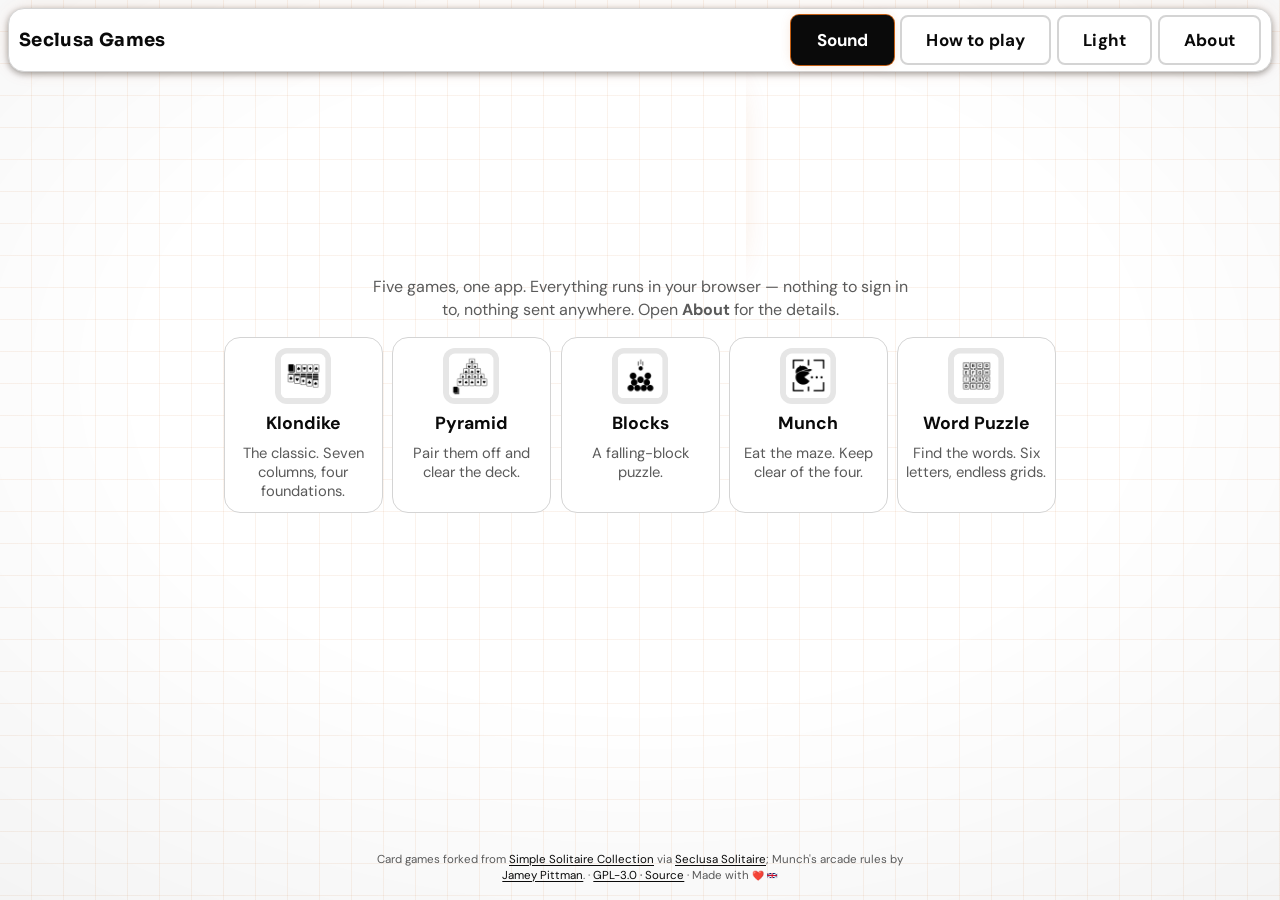
==== commit a6a98c73: "Seclusa Games 0.1.28 Note HTTP Observatory B on GitHub Pages and include the scan report.  Co-author" ====
--- a/index.html
+++ b/index.html
@@ -63,7 +63,7 @@
 
         Read by the About dialog in theme.js, which is the only place it is shown.
     -->
-    <meta name="version" content="0.1.27">
+    <meta name="version" content="0.1.28">
     <meta name="apple-mobile-web-app-capable" content="yes">
     <meta name="apple-mobile-web-app-title" content="Seclusa">
     <meta name="apple-mobile-web-app-status-bar-style" content="black-translucent">
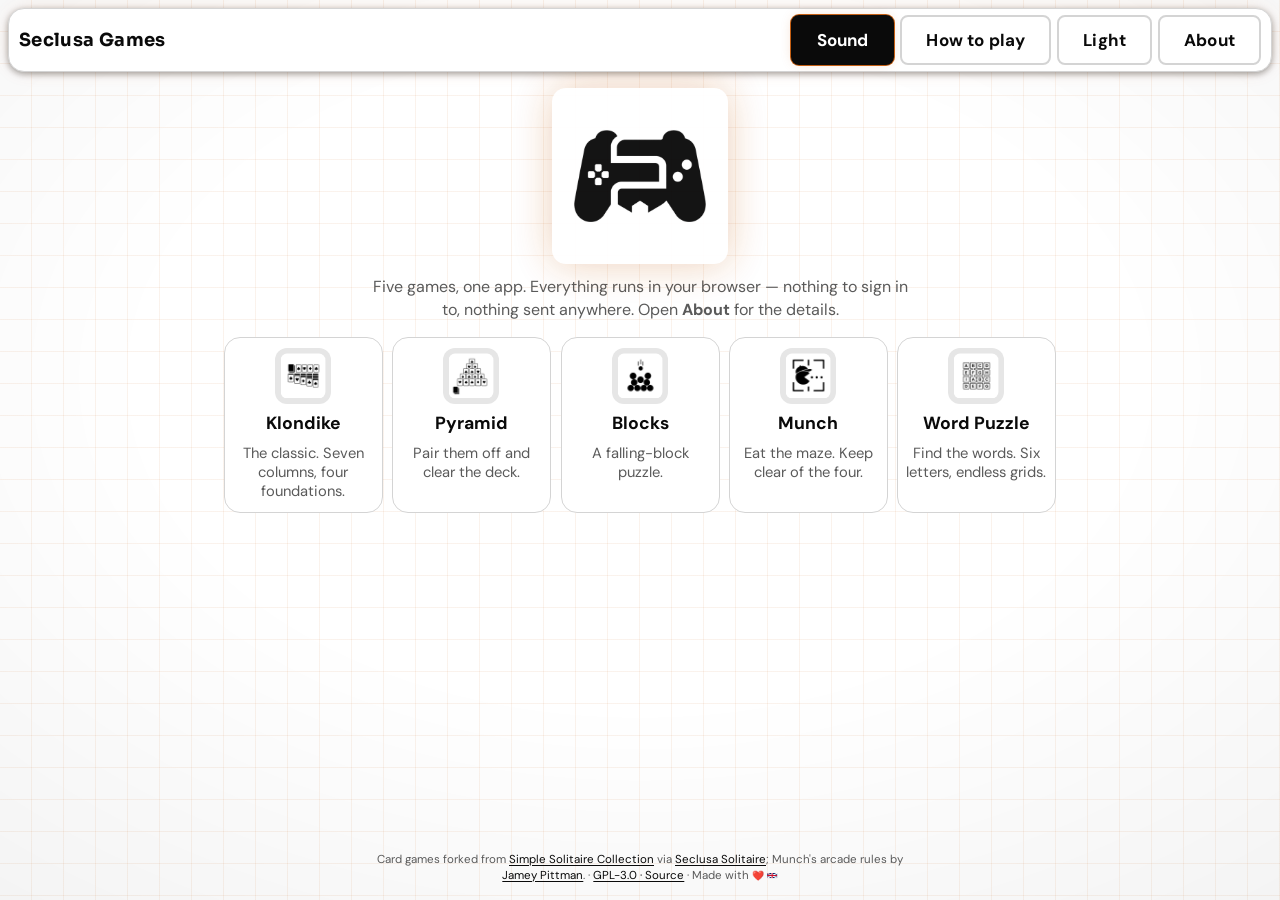
==== commit 74d98981: "Seclusa Games 0.1.29 Fix Clear all data SW ownership on non-/seclusa-games hosts, and the service wo" ====
--- a/index.html
+++ b/index.html
@@ -63,7 +63,7 @@
 
         Read by the About dialog in theme.js, which is the only place it is shown.
     -->
-    <meta name="version" content="0.1.28">
+    <meta name="version" content="0.1.29">
     <meta name="apple-mobile-web-app-capable" content="yes">
     <meta name="apple-mobile-web-app-title" content="Seclusa">
     <meta name="apple-mobile-web-app-status-bar-style" content="black-translucent">
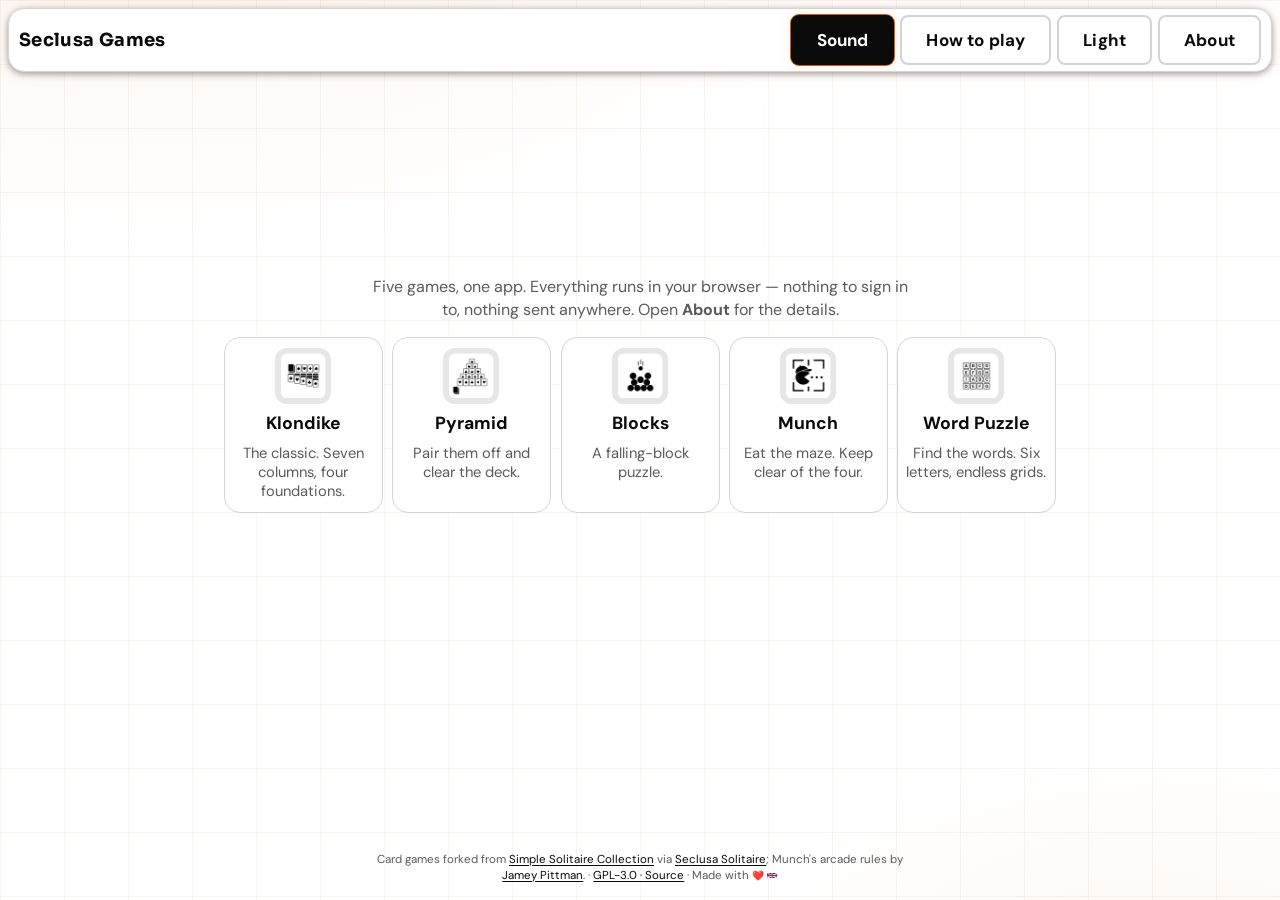
==== commit 43fe65ae: "Seclusa Games 0.1.34 Keep junk query strings out of the cache, stop the card games embedding frames," ====
--- a/index.html
+++ b/index.html
@@ -61,9 +61,10 @@
         on this version through the service worker cache name, which sw.js reads
         from manifest.json — so the version is stated once and cannot drift.
 
-        Read by the About dialog in theme.js, which is the only place it is shown.
-    -->
-    <meta name="version" content="0.1.29">
+        Read by the launcher About dialog and, when a card game is framed here, by
+        that game's About screen. Neither keeps a second copy of the number.
+    -->
+    <meta name="version" content="0.1.34">
     <meta name="apple-mobile-web-app-capable" content="yes">
     <meta name="apple-mobile-web-app-title" content="Seclusa">
     <meta name="apple-mobile-web-app-status-bar-style" content="black-translucent">
@@ -156,7 +157,7 @@
                     Munch's arcade rules by
                     <a href="https://home.comcast.net/~jpittman2/pacman/pacmandossier.html"
                         target="_blank" rel="noopener noreferrer">Jamey Pittman</a>.
-                    · <a href="https://ambr3.pages.dev/oss/seclusa-games/"
+                    · <a href="https://github.com/ambr3/games"
                         target="_blank" rel="noopener noreferrer">GPL-3.0 · Source</a>
                     · Made with <span class="heart" role="img" aria-label="love">&#10084;&#65039;</span>
                     <svg class="flag" viewBox="0 0 60 30" role="img" aria-label="United Kingdom">
--- a/seclusa-base.css
+++ b/seclusa-base.css
@@ -17,6 +17,10 @@
  * do not do with your data, and colour is not something that earns its place
  * here. There is no brand colour: the accent is simply the opposite of the
  * background, white on black and black on white.
+ *
+ * The default page sky is orange ruled lines + a soft orange corner glow on
+ * that black/white surface (Light = white sheet, Dark = near-black). Apps that
+ * need a flat or solid sky set data-bg to something other than "grid".
  *
  * Two things keep colour, because colour there carries meaning and removing it
  * would remove information rather than decoration:
@@ -71,6 +75,10 @@
 
   --shadow: 0 1px 3px rgba(0, 0, 0, 0.13), 0 1px 2px rgba(0, 0, 0, 0.09);
   --radius: 10px;
+
+  /* Default orange lines sky (light sheet). Kept very faint so content wins. */
+  --grid-line: color-mix(in srgb, var(--warm) 7%, transparent);
+  --grid-wash: color-mix(in srgb, var(--warm) 5%, transparent);
 }
 
 @media (prefers-color-scheme: dark) {
@@ -106,6 +114,9 @@
     --ok: #6cc48f;
 
     --shadow: 0 1px 3px rgba(0, 0, 0, 0.5);
+
+    --grid-line: color-mix(in srgb, var(--warm) 9%, transparent);
+    --grid-wash: color-mix(in srgb, var(--warm) 6%, transparent);
   }
 }
 
@@ -136,6 +147,8 @@
   --danger: #a1160d;
   --warn: #6b4b00;
   --ok: #1c6b3c;
+  --grid-line: color-mix(in srgb, var(--warm) 7%, transparent);
+  --grid-wash: color-mix(in srgb, var(--warm) 5%, transparent);
 }
 
 [data-theme="dark"] {
@@ -162,4 +175,161 @@
   --danger: #f2857c;
   --warn: #e0b25a;
   --ok: #6cc48f;
-}+  --grid-line: color-mix(in srgb, var(--warm) 9%, transparent);
+  --grid-wash: color-mix(in srgb, var(--warm) 6%, transparent);
+}
+
+/*
+ * Default Seclusa sky: orange ruled lines + soft corner glow.
+ * Light = white sheet; Dark = near-black. No filter / background-attachment:fixed.
+ * Opt out: set data-bg to anything except "grid" (Weather solid skies do this).
+ */
+html {
+  background-color: var(--bg);
+}
+
+/*
+ * Body stays transparent + isolated so body::before (z-index: -1) can paint
+ * the sky. An opaque body (or a ::before that slips behind html) hid the lines
+ * so only a top sliver leaked. Solid data-bg values set body colour below.
+ */
+html body {
+  background-color: transparent;
+  isolation: isolate;
+}
+
+html body::before {
+  content: "";
+  position: fixed;
+  inset: 0;
+  z-index: -1;
+  pointer-events: none;
+  background-color: var(--bg);
+  background-image:
+    linear-gradient(var(--grid-line) 1px, transparent 1px),
+    linear-gradient(90deg, var(--grid-line) 1px, transparent 1px),
+    radial-gradient(ellipse 95% 60% at 12% -6%, var(--grid-wash), transparent 58%),
+    radial-gradient(ellipse 70% 48% at 92% 108%, var(--grid-wash), transparent 52%);
+  background-size: 64px 64px, 64px 64px, auto, auto;
+}
+
+html[data-bg]:not([data-bg="grid"]) body::before {
+  background-image: none;
+  background-color: var(--bg-solid, var(--bg));
+}
+
+/* Named / custom solid page colours (Theme → Background). Not Day/Night. */
+html {
+  --bg-custom: #5faff0;
+  --bg-solid: var(--bg);
+}
+
+html[data-bg="blue"] { --bg-solid: #3b82f6; }
+html[data-bg="lightblue"] { --bg-solid: #7dd3fc; }
+html[data-bg="teal"] { --bg-solid: #14b8a6; }
+html[data-bg="green"] { --bg-solid: #22c55e; }
+html[data-bg="yellow"] { --bg-solid: #facc15; }
+html[data-bg="orange"] { --bg-solid: #f97316; }
+html[data-bg="red"] { --bg-solid: #ef4444; }
+html[data-bg="purple"] { --bg-solid: #a855f7; }
+html[data-bg="black"] { --bg-solid: #0a0a0a; }
+html[data-bg="white"] { --bg-solid: #ffffff; }
+html[data-bg="custom"] { --bg-solid: var(--bg-custom, #5faff0); }
+
+html[data-bg="blue"],
+html[data-bg="lightblue"],
+html[data-bg="teal"],
+html[data-bg="green"],
+html[data-bg="yellow"],
+html[data-bg="orange"],
+html[data-bg="red"],
+html[data-bg="purple"],
+html[data-bg="black"],
+html[data-bg="white"],
+html[data-bg="custom"] {
+  --bg: var(--bg-solid);
+  background-color: var(--bg-solid);
+}
+
+html[data-bg="blue"] body,
+html[data-bg="lightblue"] body,
+html[data-bg="teal"] body,
+html[data-bg="green"] body,
+html[data-bg="yellow"] body,
+html[data-bg="orange"] body,
+html[data-bg="red"] body,
+html[data-bg="purple"] body,
+html[data-bg="black"] body,
+html[data-bg="white"] body,
+html[data-bg="custom"] body {
+  background-color: var(--bg-solid);
+}
+
+/* Colour / light pages → frosted light chrome. Near-black → dark chrome. */
+html[data-bg="white"],
+html[data-bg="yellow"],
+html[data-bg="lightblue"],
+html[data-bg="blue"],
+html[data-bg="teal"],
+html[data-bg="green"],
+html[data-bg="orange"],
+html[data-bg="red"],
+html[data-bg="purple"],
+html[data-bg-tone="light"] {
+  --surface: color-mix(in srgb, #ffffff 92%, var(--bg-solid));
+  --surface-2: color-mix(in srgb, #ffffff 86%, var(--bg-solid));
+  --surface-3: #ffffff;
+  --border: color-mix(in srgb, #0a0a0a 14%, transparent);
+  --border-strong: color-mix(in srgb, #0a0a0a 22%, transparent);
+  --text: #0a0a0a;
+  --text-dim: #4a4a4a;
+  --text-faint: #6a6a6a;
+  --accent: #0a0a0a;
+  --accent-hover: #000000;
+  --accent-text: #ffffff;
+  --accent-tint: rgba(10, 10, 10, 0.08);
+}
+
+html[data-bg="black"],
+html[data-bg-tone="dark"] {
+  --surface: #141414;
+  --surface-2: #1c1c1c;
+  --surface-3: #262626;
+  --border: #2e2e2e;
+  --border-strong: #454545;
+  --text: #f5f5f5;
+  --text-dim: #a3a3a3;
+  --text-faint: #737373;
+  --accent: #ffffff;
+  --accent-hover: #ffffff;
+  --accent-text: #0a0a0a;
+  --accent-tint: rgba(255, 255, 255, 0.14);
+}
+
+html[data-bg="custom"][data-bg-tone="light"] {
+  --surface: color-mix(in srgb, #ffffff 92%, var(--bg-solid));
+  --surface-2: color-mix(in srgb, #ffffff 86%, var(--bg-solid));
+  --surface-3: #ffffff;
+  --border: color-mix(in srgb, #0a0a0a 14%, transparent);
+  --border-strong: color-mix(in srgb, #0a0a0a 22%, transparent);
+  --text: #0a0a0a;
+  --text-dim: #4a4a4a;
+  --text-faint: #6a6a6a;
+  --accent: #0a0a0a;
+  --accent-hover: #000000;
+  --accent-text: #ffffff;
+}
+
+html[data-bg="custom"][data-bg-tone="dark"] {
+  --surface: color-mix(in srgb, #141414 88%, var(--bg-solid));
+  --surface-2: color-mix(in srgb, #1c1c1c 90%, var(--bg-solid));
+  --surface-3: color-mix(in srgb, #262626 92%, var(--bg-solid));
+  --border: color-mix(in srgb, #ffffff 14%, transparent);
+  --border-strong: color-mix(in srgb, #ffffff 22%, transparent);
+  --text: #f5f5f5;
+  --text-dim: #a3a3a3;
+  --text-faint: #737373;
+  --accent: #ffffff;
+  --accent-hover: #ffffff;
+  --accent-text: #0a0a0a;
+}
